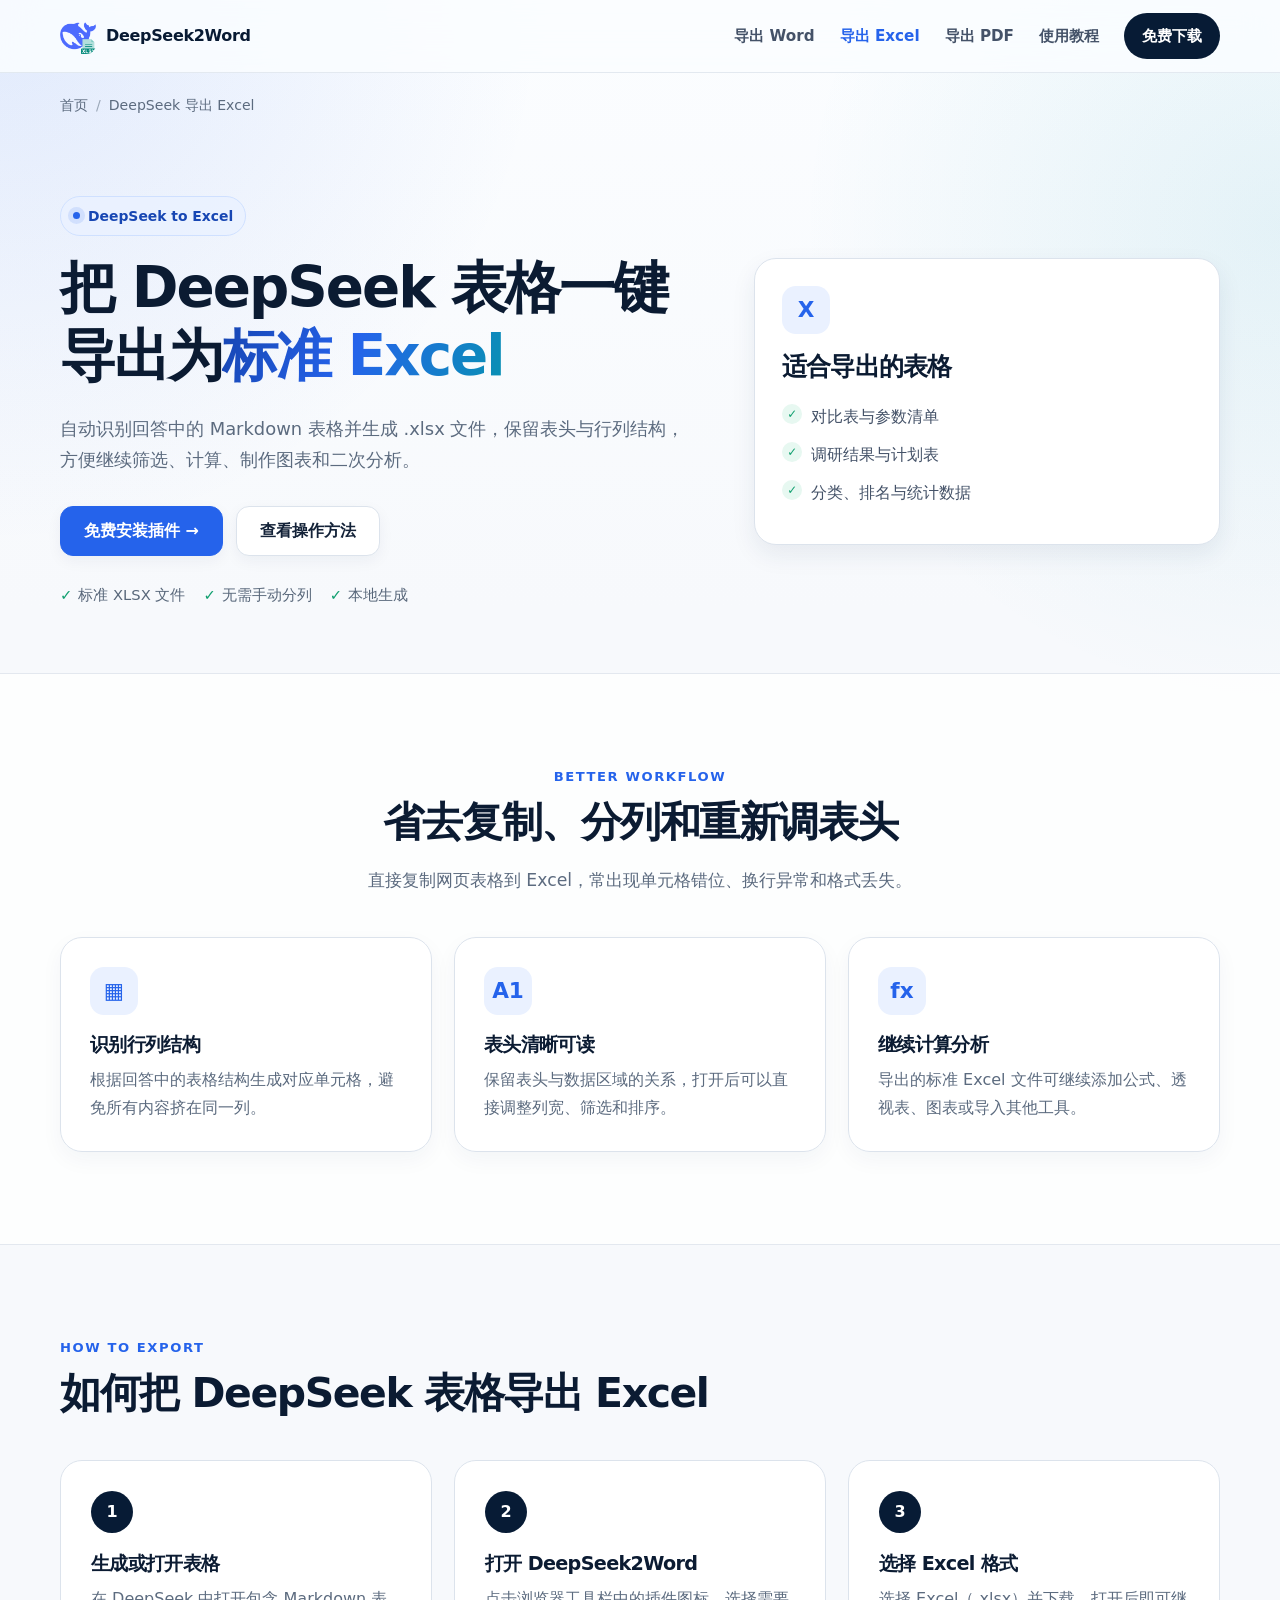
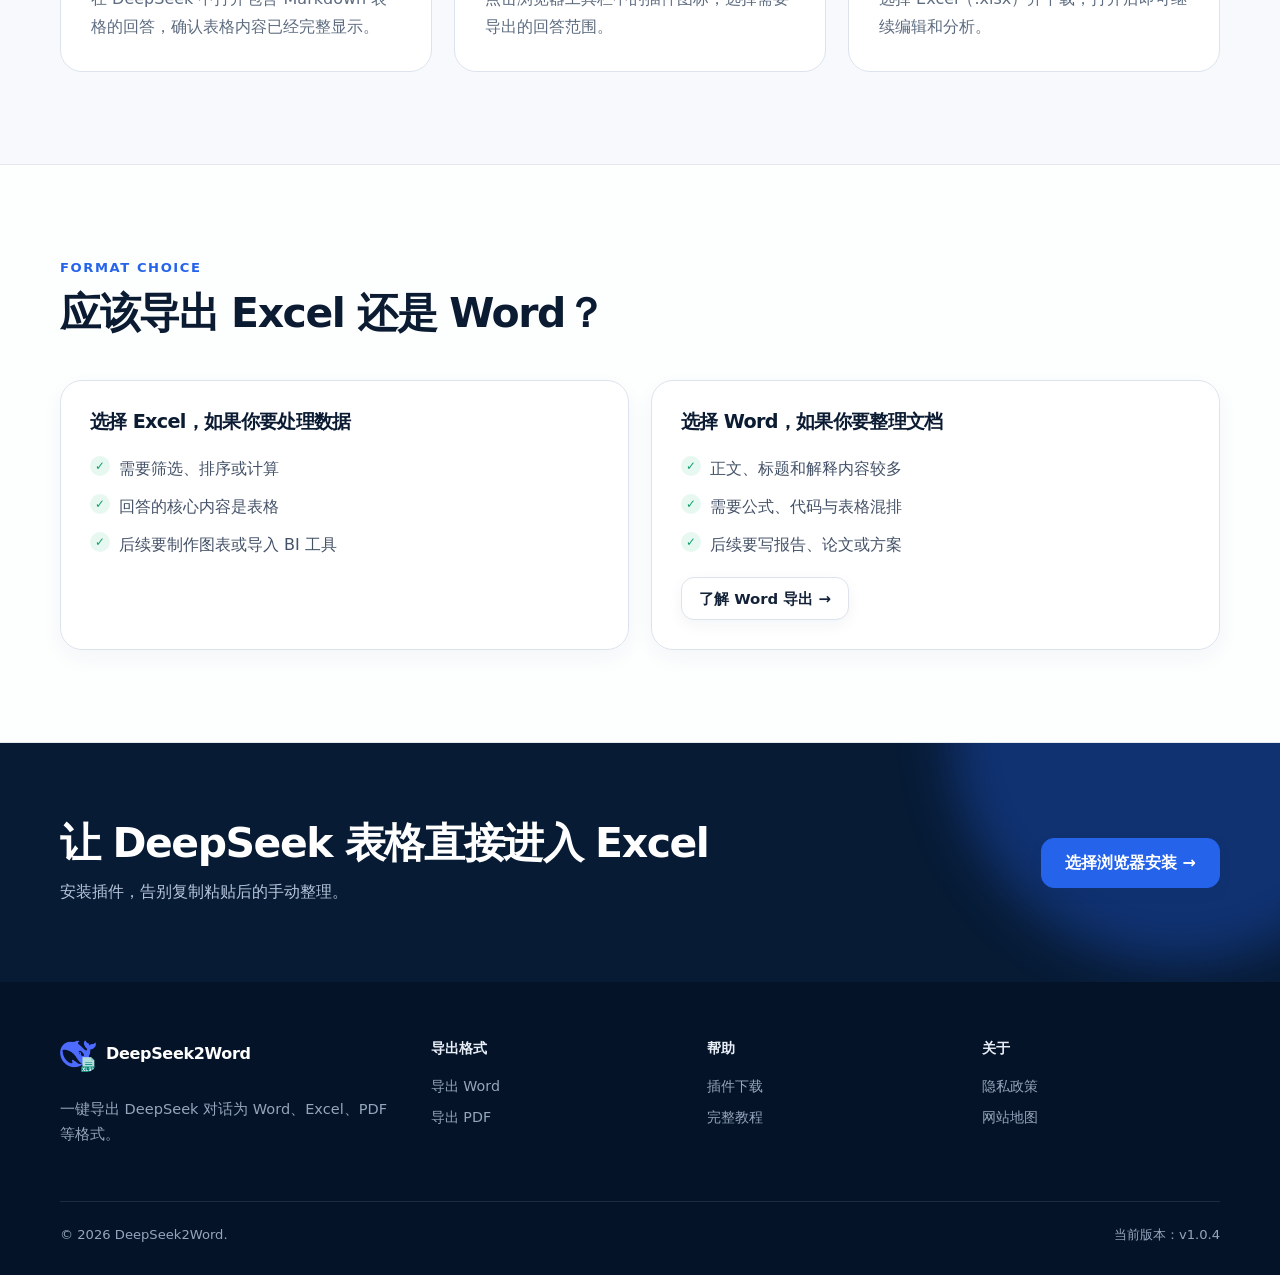
==== deepseek-to-excel/index.html @ 47069202 "1" ====
<!doctype html><html lang="zh-CN"><head>
  <meta charset="utf-8"><meta name="viewport" content="width=device-width,initial-scale=1">
  <title>DeepSeek 导出 Excel｜回答中的表格一键转 XLSX</title>
  <meta name="description" content="将 DeepSeek 回答中的 Markdown 表格一键导出为 Excel（.xlsx），保留表头和行列结构，方便继续筛选、计算、整理与分析。">
  <link rel="canonical" href="https://www.deepseek2word.com/deepseek-to-excel/"><meta name="theme-color" content="#071b35">
  <meta property="og:type" content="article"><meta property="og:locale" content="zh_CN"><meta property="og:site_name" content="DeepSeek2Word"><meta property="og:title" content="DeepSeek 导出 Excel｜表格一键转 XLSX"><meta property="og:description" content="自动识别 DeepSeek 回答中的表格并导出为标准 Excel 文件。"><meta property="og:url" content="https://www.deepseek2word.com/deepseek-to-excel/"><meta property="og:image" content="https://www.deepseek2word.com/images/banner2.png"><meta name="twitter:card" content="summary_large_image">
  <link rel="icon" href="/images/logo.png"><link rel="stylesheet" href="/assets/site.css">
  <script type="application/ld+json">{"@context":"https://schema.org","@graph":[{"@type":"BreadcrumbList","itemListElement":[{"@type":"ListItem","position":1,"name":"首页","item":"https://www.deepseek2word.com/"},{"@type":"ListItem","position":2,"name":"DeepSeek 导出 Excel","item":"https://www.deepseek2word.com/deepseek-to-excel/"}]},{"@type":"WebPage","name":"DeepSeek 导出 Excel","url":"https://www.deepseek2word.com/deepseek-to-excel/","description":"将 DeepSeek 回答中的表格导出为标准 Excel 文件。","inLanguage":"zh-CN"}]}</script>
</head><body>
  <a class="skip-link" href="#main">跳到主要内容</a><header class="site-header"><div class="container header-inner"><a class="brand" href="/"><img src="/images/logo.png" width="36" height="36" alt="">DeepSeek2Word</a><button class="menu-toggle" type="button" aria-label="打开导航菜单" aria-expanded="false" data-menu-toggle>☰</button><nav class="site-nav" aria-label="主导航" data-menu><a href="/deepseek-to-word/">导出 Word</a><a aria-current="page" href="/deepseek-to-excel/">导出 Excel</a><a href="/deepseek-to-pdf/">导出 PDF</a><a href="/guide/export-deepseek-chat-to-word/">使用教程</a><a class="header-cta" href="/download/">免费下载</a></nav></div></header>
  <main id="main"><div class="container breadcrumb"><a href="/">首页</a><span>DeepSeek 导出 Excel</span></div>
    <section class="inner-hero"><div class="container hero-grid"><div><p class="eyebrow">DeepSeek to Excel</p><h1>把 DeepSeek 表格一键导出为<span class="gradient-text">标准 Excel</span></h1><p class="hero-copy">自动识别回答中的 Markdown 表格并生成 .xlsx 文件，保留表头与行列结构，方便继续筛选、计算、制作图表和二次分析。</p><div class="cta-row"><a class="btn btn-primary" href="/download/">免费安装插件 →</a><a class="btn" href="#how">查看操作方法</a></div><div class="trust-row"><span>标准 XLSX 文件</span><span>无需手动分列</span><span>本地生成</span></div></div><aside class="mini-panel"><div class="icon-tile">X</div><h2 style="font-size:1.55rem">适合导出的表格</h2><ul class="check-list"><li>对比表与参数清单</li><li>调研结果与计划表</li><li>分类、排名与统计数据</li></ul></aside></div></section>
    <section class="section surface-section"><div class="container"><div class="section-head center"><span class="kicker">Better workflow</span><h2>省去复制、分列和重新调表头</h2><p>直接复制网页表格到 Excel，常出现单元格错位、换行异常和格式丢失。</p></div><div class="grid-3"><article class="card"><div class="icon-tile">▦</div><h3>识别行列结构</h3><p>根据回答中的表格结构生成对应单元格，避免所有内容挤在同一列。</p></article><article class="card"><div class="icon-tile">A1</div><h3>表头清晰可读</h3><p>保留表头与数据区域的关系，打开后可以直接调整列宽、筛选和排序。</p></article><article class="card"><div class="icon-tile">fx</div><h3>继续计算分析</h3><p>导出的标准 Excel 文件可继续添加公式、透视表、图表或导入其他工具。</p></article></div></div></section>
    <section class="section" id="how"><div class="container"><div class="section-head"><span class="kicker">How to export</span><h2>如何把 DeepSeek 表格导出 Excel</h2></div><div class="steps"><article class="step"><h3>生成或打开表格</h3><p>在 DeepSeek 中打开包含 Markdown 表格的回答，确认表格内容已经完整显示。</p></article><article class="step"><h3>打开 DeepSeek2Word</h3><p>点击浏览器工具栏中的插件图标，选择需要导出的回答范围。</p></article><article class="step"><h3>选择 Excel 格式</h3><p>选择 Excel（.xlsx）并下载，打开后即可继续编辑和分析。</p></article></div></div></section>
    <section class="section surface-section"><div class="container"><div class="section-head"><span class="kicker">Format choice</span><h2>应该导出 Excel 还是 Word？</h2></div><div class="grid-2"><article class="card"><h3>选择 Excel，如果你要处理数据</h3><ul class="check-list"><li>需要筛选、排序或计算</li><li>回答的核心内容是表格</li><li>后续要制作图表或导入 BI 工具</li></ul></article><article class="card"><h3>选择 Word，如果你要整理文档</h3><ul class="check-list"><li>正文、标题和解释内容较多</li><li>需要公式、代码与表格混排</li><li>后续要写报告、论文或方案</li></ul><p style="margin-top:18px"><a class="btn btn-sm" href="/deepseek-to-word/">了解 Word 导出 →</a></p></article></div></div></section>
    <section class="final-cta"><div class="container"><div><h2>让 DeepSeek 表格直接进入 Excel</h2><p>安装插件，告别复制粘贴后的手动整理。</p></div><a class="btn btn-primary" href="/download/">选择浏览器安装 →</a></div></section>
  </main>
  <footer class="site-footer"><div class="container"><div class="footer-grid"><div><a class="brand footer-brand" href="/"><img src="/images/logo.png" width="36" height="36" alt="">DeepSeek2Word</a><p class="footer-copy">一键导出 DeepSeek 对话为 Word、Excel、PDF 等格式。</p></div><div class="footer-col"><strong>导出格式</strong><a href="/deepseek-to-word/">导出 Word</a><a href="/deepseek-to-pdf/">导出 PDF</a></div><div class="footer-col"><strong>帮助</strong><a href="/download/">插件下载</a><a href="/guide/export-deepseek-chat-to-word/">完整教程</a></div><div class="footer-col"><strong>关于</strong><a href="https://m.aiwhaler.com/privacy-policy-plugin-ds2word" rel="noopener">隐私政策</a><a href="/sitemap.xml">网站地图</a></div></div><div class="footer-bottom"><span>© 2026 DeepSeek2Word.</span><span>当前版本：v1.0.4</span></div></div></footer><script src="/assets/site.js" defer></script>
</body></html>
---- assets/site.css ----
:root {
  --ink: #132238;
  --muted: #5c6b7f;
  --paper: #f7f9fc;
  --surface: #ffffff;
  --line: #dce3ec;
  --brand: #2563eb;
  --brand-dark: #1746b3;
  --brand-soft: #eaf1ff;
  --cyan: #0891b2;
  --success: #0f9f6e;
  --navy: #071b35;
  --shadow: 0 22px 50px rgba(28, 54, 91, 0.12);
  --shadow-sm: 0 10px 25px rgba(28, 54, 91, 0.08);
  --radius: 22px;
  --radius-sm: 14px;
  --content: 1160px;
}

* { box-sizing: border-box; }
html { scroll-behavior: smooth; }
body {
  margin: 0;
  color: var(--ink);
  background: var(--paper);
  font-family: Inter, "PingFang SC", "Microsoft YaHei", system-ui, -apple-system, sans-serif;
  line-height: 1.75;
  -webkit-font-smoothing: antialiased;
}
body::before {
  content: "";
  position: fixed;
  inset: 0;
  z-index: -2;
  background:
    radial-gradient(circle at 0 0, rgba(37, 99, 235, .12), transparent 34rem),
    radial-gradient(circle at 100% 25%, rgba(8, 145, 178, .09), transparent 30rem),
    linear-gradient(180deg, #fbfdff 0, var(--paper) 38rem);
}
a { color: inherit; text-decoration: none; }
img { display: block; max-width: 100%; }
button, a { -webkit-tap-highlight-color: transparent; }
.container { width: min(calc(100% - 40px), var(--content)); margin-inline: auto; }
.narrow { width: min(calc(100% - 40px), 820px); margin-inline: auto; }
.section { padding: 92px 0; }
.section-sm { padding: 64px 0; }
.surface-section { background: rgba(255, 255, 255, .74); border-block: 1px solid rgba(220, 227, 236, .8); }
.skip-link { position: fixed; top: 10px; left: 10px; z-index: 9999; padding: 10px 14px; background: var(--navy); color: #fff; border-radius: 10px; transform: translateY(-150%); }
.skip-link:focus { transform: none; }

.site-header {
  position: sticky;
  top: 0;
  z-index: 1000;
  background: rgba(251, 253, 255, .86);
  border-bottom: 1px solid rgba(220, 227, 236, .76);
  backdrop-filter: blur(18px) saturate(145%);
}
.header-inner { min-height: 72px; display: flex; align-items: center; gap: 26px; }
.brand { display: inline-flex; align-items: center; gap: 10px; font-weight: 850; letter-spacing: -.02em; color: #081a33; white-space: nowrap; }
.brand img { width: 36px; height: 36px; border-radius: 9px; }
.site-nav { margin-left: auto; display: flex; align-items: center; gap: 25px; }
.site-nav a { color: #445268; font-size: .95rem; font-weight: 650; transition: color .2s; }
.site-nav a:hover, .site-nav a[aria-current="page"] { color: var(--brand); }
.header-cta { display: inline-flex; align-items: center; justify-content: center; padding: 10px 18px; background: var(--navy); color: #fff !important; border-radius: 999px; }
.menu-toggle { display: none; margin-left: auto; width: 42px; height: 42px; border: 1px solid var(--line); border-radius: 12px; background: #fff; color: var(--ink); font-size: 1.25rem; cursor: pointer; }

.hero { padding: 92px 0 82px; overflow: hidden; }
.hero-grid { display: grid; grid-template-columns: minmax(0, 1.02fr) minmax(400px, .98fr); gap: 64px; align-items: center; }
.eyebrow { display: inline-flex; align-items: center; gap: 8px; margin: 0 0 18px; padding: 7px 12px; border: 1px solid #cfe0ff; border-radius: 999px; color: var(--brand-dark); background: rgba(234, 241, 255, .78); font-size: .87rem; font-weight: 750; }
.eyebrow::before { content: ""; width: 7px; height: 7px; background: var(--brand); border-radius: 50%; box-shadow: 0 0 0 5px rgba(37, 99, 235, .12); }
h1, h2, h3 { margin-top: 0; color: #0b1b32; line-height: 1.2; letter-spacing: -.035em; }
h1 { margin-bottom: 24px; font-size: clamp(2.55rem, 5vw, 4.7rem); }
.inner-hero h1 { font-size: clamp(2.35rem, 4.4vw, 4.2rem); }
h2 { margin-bottom: 18px; font-size: clamp(1.9rem, 3.2vw, 3rem); }
h3 { margin-bottom: 10px; font-size: 1.2rem; }
.gradient-text { color: var(--brand); background: linear-gradient(110deg, #1746b3 0, #2563eb 46%, #0891b2 100%); -webkit-background-clip: text; -webkit-text-fill-color: transparent; }
.hero-copy { max-width: 650px; margin: 0 0 30px; color: var(--muted); font-size: 1.12rem; }
.cta-row { display: flex; flex-wrap: wrap; align-items: center; gap: 13px; }
.btn { display: inline-flex; align-items: center; justify-content: center; gap: 9px; min-height: 50px; padding: 0 23px; border: 1px solid var(--line); border-radius: 13px; background: var(--surface); color: var(--ink); font-weight: 750; box-shadow: 0 5px 15px rgba(21, 43, 74, .05); transition: transform .2s, box-shadow .2s, border-color .2s, background .2s; }
.btn:hover { transform: translateY(-2px); border-color: #a9b8cb; box-shadow: var(--shadow-sm); }
.btn-primary { border-color: var(--brand); background: var(--brand); color: #fff; }
.btn-primary:hover { border-color: var(--brand-dark); background: var(--brand-dark); }
.btn-dark { border-color: var(--navy); background: var(--navy); color: #fff; }
.btn-sm { min-height: 43px; padding-inline: 17px; font-size: .93rem; }
.btn img { width: 25px; height: 25px; object-fit: contain; }
.trust-row { display: flex; flex-wrap: wrap; gap: 18px; margin: 26px 0 0; color: #58677a; font-size: .92rem; }
.trust-row span::before { content: "✓"; margin-right: 6px; color: var(--success); font-weight: 900; }
.hero-visual { position: relative; }
.hero-visual::before { content: ""; position: absolute; inset: 12% -8% -6% 14%; z-index: -1; border-radius: 42px; background: linear-gradient(145deg, rgba(37, 99, 235, .24), rgba(8, 145, 178, .11)); filter: blur(28px); }
.product-frame { padding: 13px; border: 1px solid rgba(204, 216, 232, .95); border-radius: 24px; background: rgba(255, 255, 255, .94); box-shadow: var(--shadow); transform: rotate(1deg); }
.product-frame img { width: 100%; height: auto; border-radius: 15px; }
.floating-note { position: absolute; right: -18px; bottom: -26px; max-width: 230px; padding: 15px 17px; background: #fff; border: 1px solid var(--line); border-radius: 15px; box-shadow: var(--shadow-sm); font-size: .88rem; color: var(--muted); }
.floating-note strong { display: block; color: var(--ink); font-size: .96rem; }

.section-head { max-width: 720px; margin-bottom: 42px; }
.section-head.center { margin-inline: auto; text-align: center; }
.section-head p, .lead { margin: 0; color: var(--muted); font-size: 1.08rem; }
.kicker { display: block; margin-bottom: 9px; color: var(--brand); font-size: .82rem; font-weight: 850; letter-spacing: .12em; text-transform: uppercase; }
.grid-2, .grid-3, .grid-4 { display: grid; gap: 22px; }
.grid-2 { grid-template-columns: repeat(2, minmax(0, 1fr)); }
.grid-3 { grid-template-columns: repeat(3, minmax(0, 1fr)); }
.grid-4 { grid-template-columns: repeat(4, minmax(0, 1fr)); }
.card { height: 100%; padding: 29px; background: rgba(255, 255, 255, .92); border: 1px solid var(--line); border-radius: var(--radius); box-shadow: 0 8px 22px rgba(28, 54, 91, .045); }
.card p { margin: 0; color: var(--muted); }
.card ul { margin-bottom: 0; }
.icon-tile { width: 48px; height: 48px; display: grid; place-items: center; margin-bottom: 18px; border-radius: 14px; background: var(--brand-soft); color: var(--brand); font-size: 1.35rem; font-weight: 850; }
.icon-image { width: 48px; height: 48px; object-fit: contain; margin-bottom: 18px; }
.stat-strip { display: grid; grid-template-columns: repeat(4, 1fr); overflow: hidden; margin-top: 56px; border: 1px solid var(--line); border-radius: var(--radius); background: rgba(255, 255, 255, .92); box-shadow: var(--shadow-sm); }
.stat { padding: 24px; text-align: center; }
.stat + .stat { border-left: 1px solid var(--line); }
.stat strong { display: block; color: #0b1b32; font-size: 1.75rem; line-height: 1.15; }
.stat span { color: var(--muted); font-size: .89rem; }

.browser-card { position: relative; padding: 26px; background: #fff; border: 1px solid var(--line); border-radius: var(--radius); }
.browser-card > img { width: 50px; height: 50px; object-fit: contain; margin-bottom: 16px; }
.browser-card h3 { margin-bottom: 4px; }
.browser-card p { min-height: 52px; margin: 0 0 18px; color: var(--muted); font-size: .92rem; }
.browser-card .btn { width: 100%; }
.recommended { position: absolute; top: 14px; right: 14px; padding: 4px 8px; border-radius: 999px; background: #eaf8f2; color: #087856; font-size: .72rem; font-weight: 800; }

.steps { counter-reset: step; display: grid; grid-template-columns: repeat(3, 1fr); gap: 22px; }
.step { position: relative; padding: 30px; border: 1px solid var(--line); border-radius: var(--radius); background: #fff; }
.step::before { counter-increment: step; content: counter(step); display: grid; place-items: center; width: 42px; height: 42px; margin-bottom: 19px; border-radius: 50%; background: var(--navy); color: #fff; font-weight: 850; }
.step p { margin: 0; color: var(--muted); }
.callout { padding: 28px 30px; border: 1px solid #c8d9f4; border-radius: var(--radius); background: linear-gradient(135deg, #f0f5ff, #f4fbfd); }
.callout strong { color: var(--ink); }
.check-list { padding: 0; margin: 22px 0 0; list-style: none; }
.check-list li { position: relative; padding-left: 29px; margin: 10px 0; color: #445268; }
.check-list li::before { content: "✓"; position: absolute; left: 0; top: 1px; width: 20px; height: 20px; display: grid; place-items: center; border-radius: 50%; background: #e7f8f1; color: var(--success); font-size: .74rem; font-weight: 900; }
.comparison { width: 100%; border-collapse: separate; border-spacing: 0; overflow: hidden; border: 1px solid var(--line); border-radius: 18px; background: #fff; }
.comparison th, .comparison td { padding: 15px 17px; border-bottom: 1px solid var(--line); text-align: left; vertical-align: top; }
.comparison th { background: #edf3fb; color: #1a2d48; font-size: .92rem; }
.comparison tr:last-child td { border-bottom: 0; }
.comparison td { color: #536277; }

.faq-list { border-top: 1px solid var(--line); }
.faq-item { border-bottom: 1px solid var(--line); }
.faq-button { width: 100%; display: flex; justify-content: space-between; gap: 20px; padding: 22px 0; border: 0; background: transparent; color: var(--ink); text-align: left; font: inherit; font-weight: 750; cursor: pointer; }
.faq-button::after { content: "+"; flex: 0 0 auto; color: var(--brand); font-size: 1.45rem; line-height: 1; transition: transform .2s; }
.faq-button[aria-expanded="true"]::after { transform: rotate(45deg); }
.faq-panel { padding: 0 42px 20px 0; color: var(--muted); }
.faq-panel[hidden] { display: none; }

.inner-hero { padding: 78px 0 65px; }
.inner-hero .hero-grid { grid-template-columns: minmax(0, 1.15fr) minmax(320px, .85fr); }
.breadcrumb { display: flex; flex-wrap: wrap; gap: 8px; padding: 20px 0 0; color: var(--muted); font-size: .88rem; }
.breadcrumb a:hover { color: var(--brand); }
.breadcrumb span::before { content: "/"; margin-right: 8px; color: #9ba8b8; }
.mini-panel { padding: 27px; border: 1px solid var(--line); border-radius: var(--radius); background: #fff; box-shadow: var(--shadow-sm); }
.mini-panel p { color: var(--muted); }
.mini-panel p:last-child { margin-bottom: 0; }
.article { font-size: 1.03rem; }
.article h2 { margin-top: 58px; }
.article h3 { margin-top: 34px; }
.article p, .article li { color: #445268; }
.article figure { margin: 34px 0; }
.article figure img { border: 1px solid var(--line); border-radius: 18px; box-shadow: var(--shadow-sm); }
.article figcaption { margin-top: 9px; color: var(--muted); font-size: .87rem; text-align: center; }
.toc { margin: 30px 0; padding: 24px 27px; background: #fff; border: 1px solid var(--line); border-radius: var(--radius-sm); }
.toc strong { display: block; margin-bottom: 8px; }
.toc ol { margin: 0; padding-left: 22px; }
.toc a { color: var(--brand-dark); }
.code-label { display: inline-block; padding: 3px 8px; border-radius: 6px; background: #edf3fb; color: #334965; font-size: .88rem; }

.final-cta { position: relative; overflow: hidden; padding: 76px 0; background: var(--navy); color: #dbe7f7; }
.final-cta::after { content: ""; position: absolute; width: 460px; height: 460px; right: -130px; top: -240px; border-radius: 50%; background: rgba(37, 99, 235, .33); filter: blur(25px); }
.final-cta .container { position: relative; z-index: 1; display: flex; align-items: center; justify-content: space-between; gap: 40px; }
.final-cta h2 { margin-bottom: 10px; color: #fff; }
.final-cta p { margin: 0; color: #b6c5d9; }
.final-cta .btn { flex: 0 0 auto; }

.site-footer { padding: 54px 0 28px; background: #041327; color: #95a6bc; }
.footer-grid { display: grid; grid-template-columns: 1.4fr 1fr 1fr 1fr; gap: 38px; }
.footer-brand { color: #fff; }
.footer-copy { max-width: 360px; font-size: .91rem; }
.footer-col strong { display: block; margin-bottom: 12px; color: #e8eef7; font-size: .9rem; }
.footer-col a { display: block; margin: 7px 0; font-size: .89rem; }
.footer-col a:hover { color: #fff; }
.footer-bottom { display: flex; justify-content: space-between; gap: 25px; margin-top: 40px; padding-top: 22px; border-top: 1px solid #1b2c43; font-size: .82rem; }
.not-found { min-height: 70vh; display: grid; place-items: center; text-align: center; }
.not-found strong { display: block; color: var(--brand); font-size: clamp(5rem, 14vw, 10rem); line-height: 1; }
.not-found p { color: var(--muted); }

@media (max-width: 960px) {
  .menu-toggle { display: inline-grid; place-items: center; }
  .site-nav { position: fixed; inset: 72px 20px auto; display: none; flex-direction: column; align-items: stretch; gap: 0; padding: 12px; border: 1px solid var(--line); border-radius: 17px; background: #fff; box-shadow: var(--shadow); }
  .site-nav.is-open { display: flex; }
  .site-nav a { padding: 12px; }
  .header-cta { margin-top: 5px; }
  .hero-grid, .inner-hero .hero-grid { grid-template-columns: 1fr; }
  .hero-visual { width: min(100%, 650px); }
  .grid-4 { grid-template-columns: repeat(2, 1fr); }
  .grid-3 { grid-template-columns: repeat(2, 1fr); }
  .steps { grid-template-columns: 1fr; }
  .footer-grid { grid-template-columns: 1.5fr 1fr 1fr; }
  .footer-grid > :first-child { grid-column: 1 / -1; }
}

@media (max-width: 680px) {
  .container, .narrow { width: min(calc(100% - 30px), var(--content)); }
  .section { padding: 68px 0; }
  .section-sm { padding: 48px 0; }
  .hero, .inner-hero { padding: 61px 0 55px; }
  h1 { font-size: clamp(2.35rem, 12vw, 3.3rem); }
  .hero-copy { font-size: 1.02rem; }
  .cta-row .btn { width: 100%; }
  .floating-note { position: static; max-width: none; margin-top: 13px; }
  .grid-2, .grid-3, .grid-4 { grid-template-columns: 1fr; }
  .stat-strip { grid-template-columns: repeat(2, 1fr); }
  .stat:nth-child(3) { border-left: 0; border-top: 1px solid var(--line); }
  .stat:nth-child(4) { border-top: 1px solid var(--line); }
  .comparison-wrap { overflow-x: auto; }
  .comparison { min-width: 650px; }
  .final-cta .container { align-items: stretch; flex-direction: column; }
  .final-cta .btn { width: 100%; }
  .footer-grid { grid-template-columns: repeat(2, 1fr); }
  .footer-grid > :first-child { grid-column: 1 / -1; }
  .footer-bottom { flex-direction: column; }
}

@media (prefers-reduced-motion: reduce) {
  html { scroll-behavior: auto; }
  *, *::before, *::after { animation-duration: .01ms !important; animation-iteration-count: 1 !important; transition-duration: .01ms !important; }
}
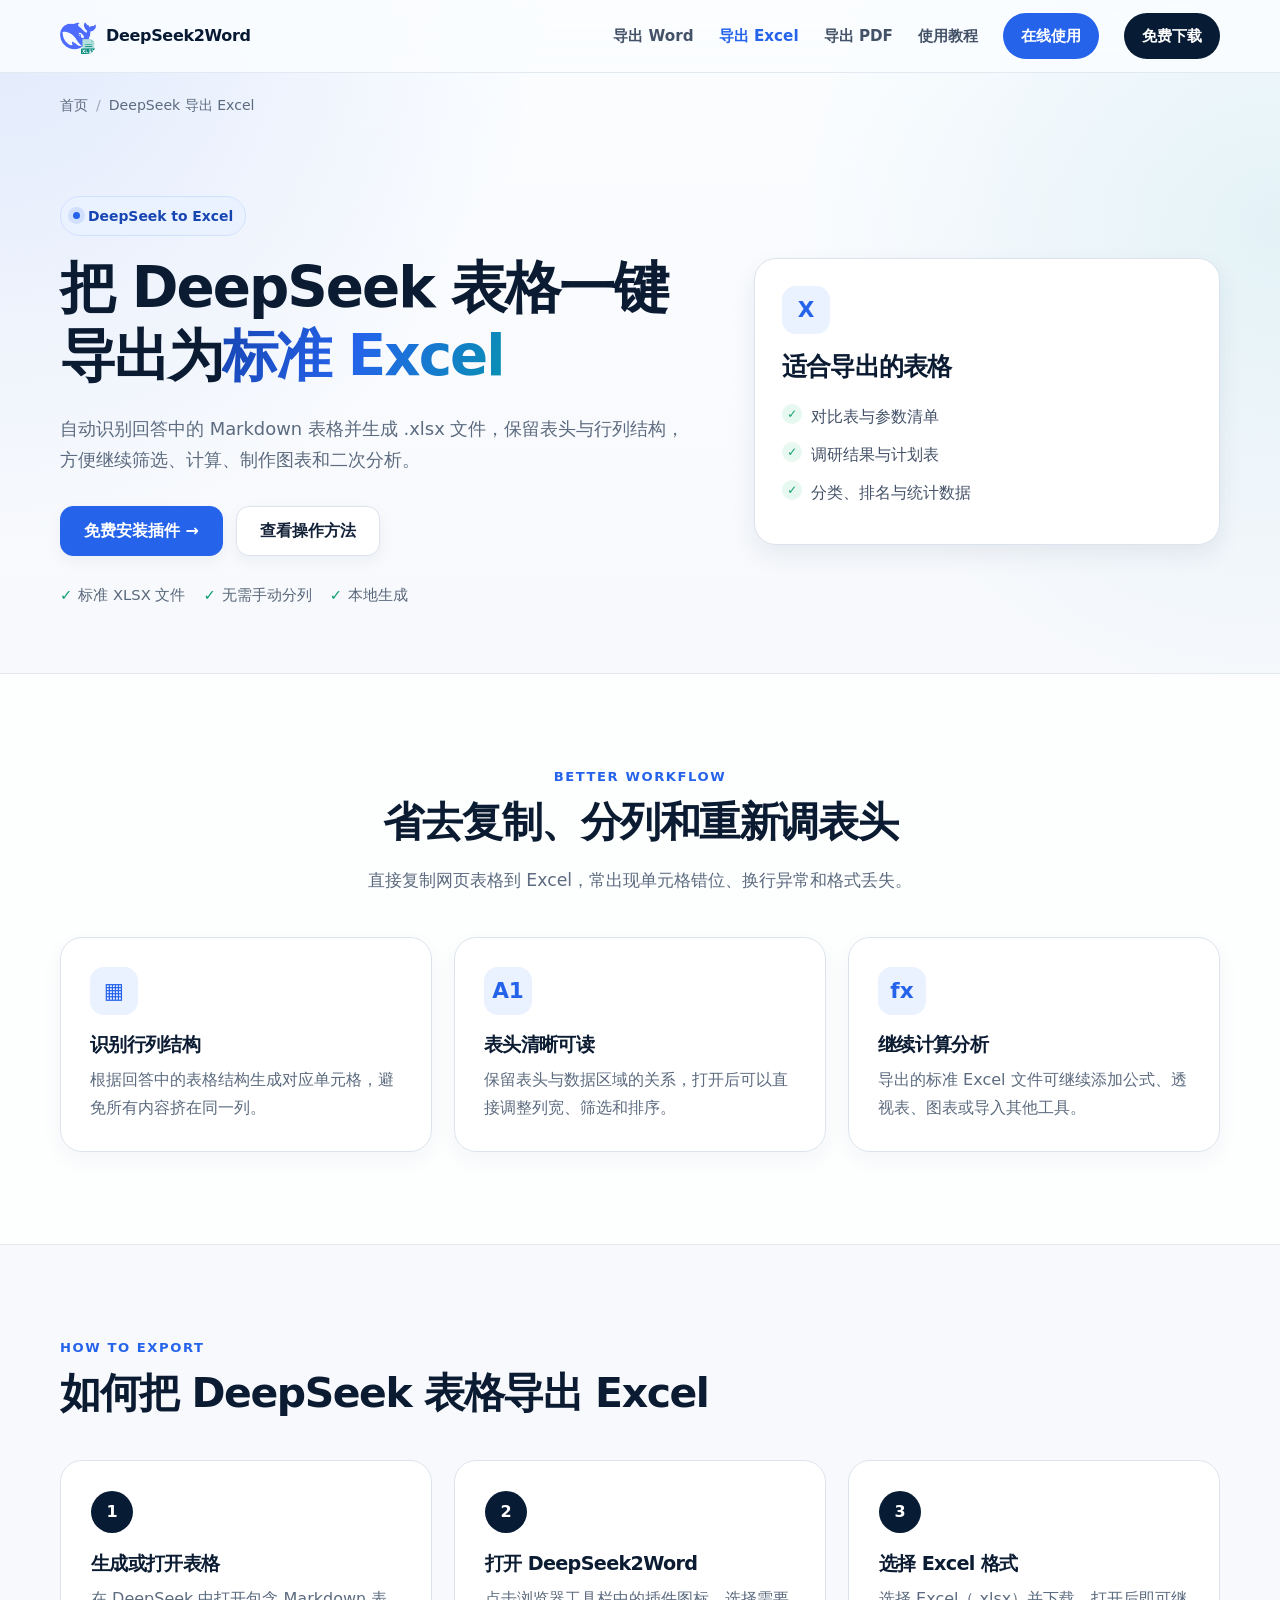
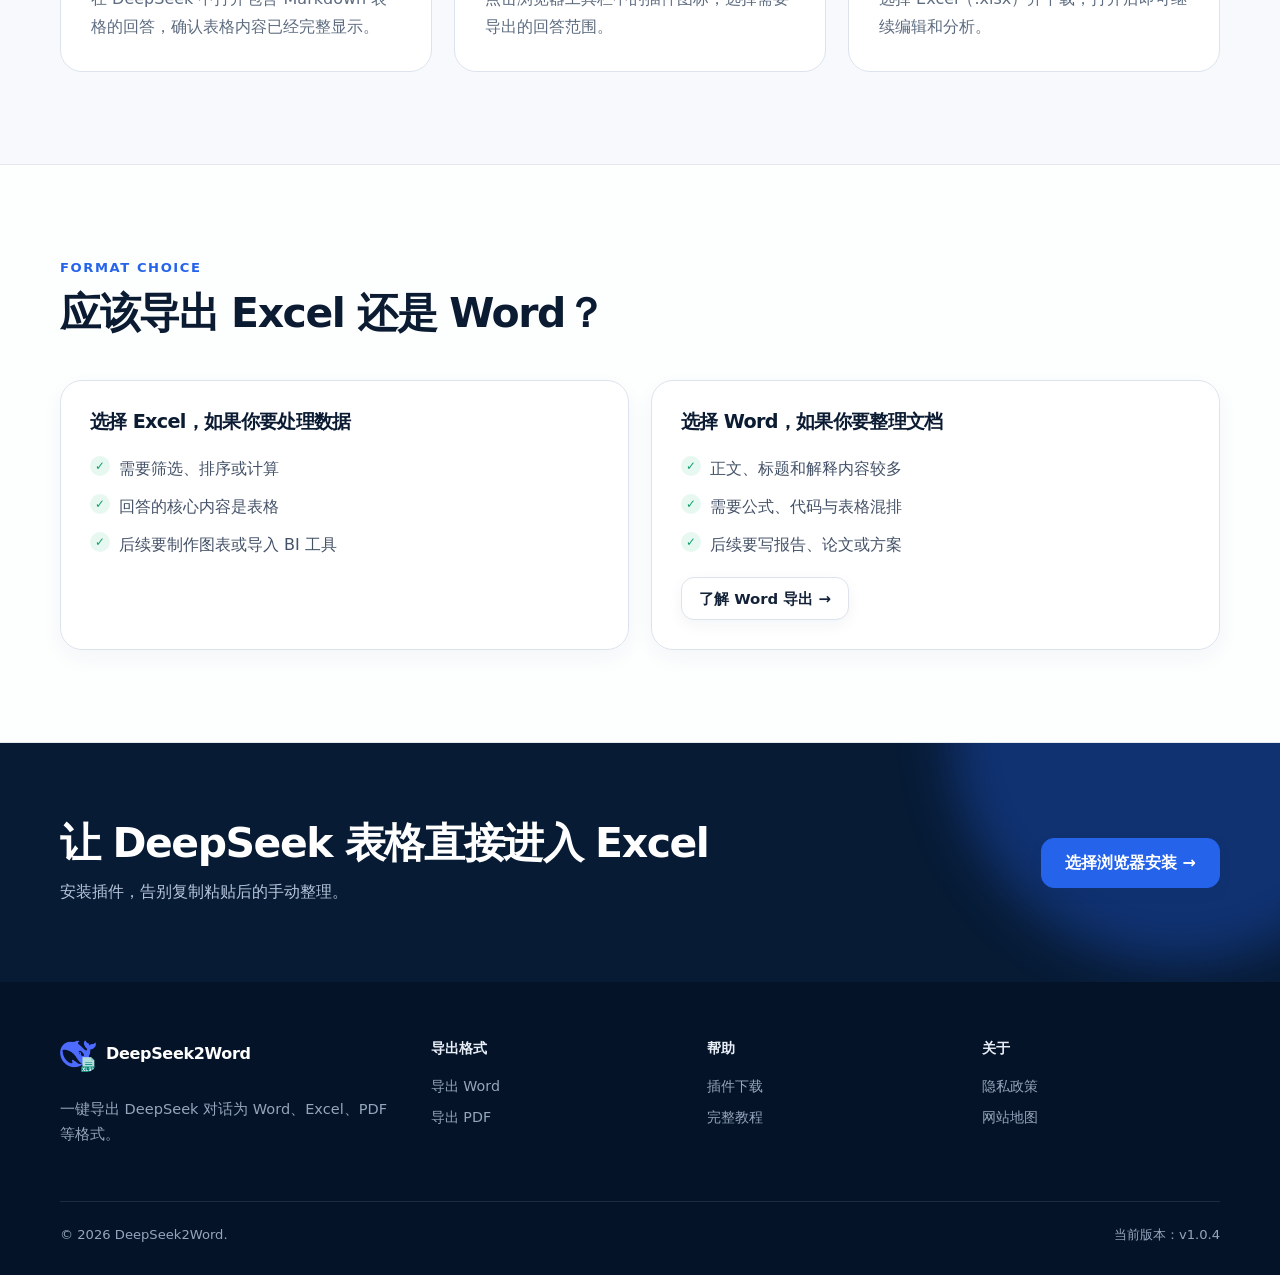
==== commit 2bb3c6d8: "update" ====
--- a/deepseek-to-excel/index.html
+++ b/deepseek-to-excel/index.html
@@ -4,10 +4,10 @@
   <meta name="description" content="将 DeepSeek 回答中的 Markdown 表格一键导出为 Excel（.xlsx），保留表头和行列结构，方便继续筛选、计算、整理与分析。">
   <link rel="canonical" href="https://www.deepseek2word.com/deepseek-to-excel/"><meta name="theme-color" content="#071b35">
   <meta property="og:type" content="article"><meta property="og:locale" content="zh_CN"><meta property="og:site_name" content="DeepSeek2Word"><meta property="og:title" content="DeepSeek 导出 Excel｜表格一键转 XLSX"><meta property="og:description" content="自动识别 DeepSeek 回答中的表格并导出为标准 Excel 文件。"><meta property="og:url" content="https://www.deepseek2word.com/deepseek-to-excel/"><meta property="og:image" content="https://www.deepseek2word.com/images/banner2.png"><meta name="twitter:card" content="summary_large_image">
-  <link rel="icon" href="/images/logo.png"><link rel="stylesheet" href="/assets/site.css">
+  <link rel="icon" href="/favicon.ico" sizes="any"><link rel="icon" type="image/png" sizes="32x32" href="/favicon-32x32.png"><link rel="icon" type="image/png" sizes="16x16" href="/favicon-16x16.png"><link rel="apple-touch-icon" sizes="180x180" href="/apple-touch-icon.png"><link rel="stylesheet" href="/assets/site.css">
   <script type="application/ld+json">{"@context":"https://schema.org","@graph":[{"@type":"BreadcrumbList","itemListElement":[{"@type":"ListItem","position":1,"name":"首页","item":"https://www.deepseek2word.com/"},{"@type":"ListItem","position":2,"name":"DeepSeek 导出 Excel","item":"https://www.deepseek2word.com/deepseek-to-excel/"}]},{"@type":"WebPage","name":"DeepSeek 导出 Excel","url":"https://www.deepseek2word.com/deepseek-to-excel/","description":"将 DeepSeek 回答中的表格导出为标准 Excel 文件。","inLanguage":"zh-CN"}]}</script>
 </head><body>
-  <a class="skip-link" href="#main">跳到主要内容</a><header class="site-header"><div class="container header-inner"><a class="brand" href="/"><img src="/images/logo.png" width="36" height="36" alt="">DeepSeek2Word</a><button class="menu-toggle" type="button" aria-label="打开导航菜单" aria-expanded="false" data-menu-toggle>☰</button><nav class="site-nav" aria-label="主导航" data-menu><a href="/deepseek-to-word/">导出 Word</a><a aria-current="page" href="/deepseek-to-excel/">导出 Excel</a><a href="/deepseek-to-pdf/">导出 PDF</a><a href="/guide/export-deepseek-chat-to-word/">使用教程</a><a class="header-cta" href="/download/">免费下载</a></nav></div></header>
+  <a class="skip-link" href="#main">跳到主要内容</a><header class="site-header"><div class="container header-inner"><a class="brand" href="/"><img src="/images/logo.png" width="36" height="36" alt="">DeepSeek2Word</a><button class="menu-toggle" type="button" aria-label="打开导航菜单" aria-expanded="false" data-menu-toggle>☰</button><nav class="site-nav" aria-label="主导航" data-menu><a href="/deepseek-to-word/">导出 Word</a><a aria-current="page" href="/deepseek-to-excel/">导出 Excel</a><a href="/deepseek-to-pdf/">导出 PDF</a><a href="/guide/export-deepseek-chat-to-word/">使用教程</a><a class="header-online" data-online href="https://www.aiwhaler.com/index/" aria-label="在线使用 DeepSeek2Word，前往 AIWhaler">在线使用</a><a class="header-cta" href="/download/">免费下载</a></nav></div></header>
   <main id="main"><div class="container breadcrumb"><a href="/">首页</a><span>DeepSeek 导出 Excel</span></div>
     <section class="inner-hero"><div class="container hero-grid"><div><p class="eyebrow">DeepSeek to Excel</p><h1>把 DeepSeek 表格一键导出为<span class="gradient-text">标准 Excel</span></h1><p class="hero-copy">自动识别回答中的 Markdown 表格并生成 .xlsx 文件，保留表头与行列结构，方便继续筛选、计算、制作图表和二次分析。</p><div class="cta-row"><a class="btn btn-primary" href="/download/">免费安装插件 →</a><a class="btn" href="#how">查看操作方法</a></div><div class="trust-row"><span>标准 XLSX 文件</span><span>无需手动分列</span><span>本地生成</span></div></div><aside class="mini-panel"><div class="icon-tile">X</div><h2 style="font-size:1.55rem">适合导出的表格</h2><ul class="check-list"><li>对比表与参数清单</li><li>调研结果与计划表</li><li>分类、排名与统计数据</li></ul></aside></div></section>
     <section class="section surface-section"><div class="container"><div class="section-head center"><span class="kicker">Better workflow</span><h2>省去复制、分列和重新调表头</h2><p>直接复制网页表格到 Excel，常出现单元格错位、换行异常和格式丢失。</p></div><div class="grid-3"><article class="card"><div class="icon-tile">▦</div><h3>识别行列结构</h3><p>根据回答中的表格结构生成对应单元格，避免所有内容挤在同一列。</p></article><article class="card"><div class="icon-tile">A1</div><h3>表头清晰可读</h3><p>保留表头与数据区域的关系，打开后可以直接调整列宽、筛选和排序。</p></article><article class="card"><div class="icon-tile">fx</div><h3>继续计算分析</h3><p>导出的标准 Excel 文件可继续添加公式、透视表、图表或导入其他工具。</p></article></div></div></section>
@@ -17,4 +17,3 @@
   </main>
   <footer class="site-footer"><div class="container"><div class="footer-grid"><div><a class="brand footer-brand" href="/"><img src="/images/logo.png" width="36" height="36" alt="">DeepSeek2Word</a><p class="footer-copy">一键导出 DeepSeek 对话为 Word、Excel、PDF 等格式。</p></div><div class="footer-col"><strong>导出格式</strong><a href="/deepseek-to-word/">导出 Word</a><a href="/deepseek-to-pdf/">导出 PDF</a></div><div class="footer-col"><strong>帮助</strong><a href="/download/">插件下载</a><a href="/guide/export-deepseek-chat-to-word/">完整教程</a></div><div class="footer-col"><strong>关于</strong><a href="https://m.aiwhaler.com/privacy-policy-plugin-ds2word" rel="noopener">隐私政策</a><a href="/sitemap.xml">网站地图</a></div></div><div class="footer-bottom"><span>© 2026 DeepSeek2Word.</span><span>当前版本：v1.0.4</span></div></div></footer><script src="/assets/site.js" defer></script>
 </body></html>
-
--- a/assets/site.css
+++ b/assets/site.css
@@ -62,6 +62,8 @@
 .site-nav { margin-left: auto; display: flex; align-items: center; gap: 25px; }
 .site-nav a { color: #445268; font-size: .95rem; font-weight: 650; transition: color .2s; }
 .site-nav a:hover, .site-nav a[aria-current="page"] { color: var(--brand); }
+.header-online { display: inline-flex; align-items: center; justify-content: center; padding: 10px 18px; border-radius: 999px; background: var(--brand); color: #fff !important; }
+.header-online:hover { background: var(--brand-dark); }
 .header-cta { display: inline-flex; align-items: center; justify-content: center; padding: 10px 18px; background: var(--navy); color: #fff !important; border-radius: 999px; }
 .menu-toggle { display: none; margin-left: auto; width: 42px; height: 42px; border: 1px solid var(--line); border-radius: 12px; background: #fff; color: var(--ink); font-size: 1.25rem; cursor: pointer; }
 
@@ -119,6 +121,21 @@
 .browser-card .btn { width: 100%; }
 .recommended { position: absolute; top: 14px; right: 14px; padding: 4px 8px; border-radius: 999px; background: #eaf8f2; color: #087856; font-size: .72rem; font-weight: 800; }
 
+.download-hero { padding: 30px 0 54px; background: linear-gradient(180deg, transparent, rgba(255, 255, 255, .78)); border-bottom: 1px solid rgba(220, 227, 236, .8); }
+.download-intro { display: grid; grid-template-columns: minmax(0, 1.05fr) minmax(360px, .95fr); gap: 54px; align-items: end; }
+.download-intro h1 { margin-bottom: 0; font-size: clamp(2.4rem, 4vw, 3.65rem); }
+.download-intro .hero-copy { margin: 0 0 14px; font-size: 1.03rem; }
+.download-intro .trust-row { margin-top: 0; gap: 14px; }
+.download-heading { display: flex; align-items: end; justify-content: space-between; gap: 30px; margin: 30px 0 17px; }
+.download-heading .kicker { margin-bottom: 3px; }
+.download-heading h2 { margin-bottom: 0; font-size: clamp(1.5rem, 2.3vw, 2.05rem); }
+.download-heading p { margin: 0 0 2px; color: var(--muted); font-size: .92rem; }
+.download-grid { gap: 16px; }
+.download-page .browser-card { padding: 20px; }
+.download-page .browser-card > img { width: 44px; height: 44px; margin-bottom: 11px; }
+.download-page .browser-card p { min-height: 44px; margin-bottom: 14px; font-size: .86rem; line-height: 1.55; }
+.download-page .browser-card .btn { min-height: 44px; padding-inline: 14px; font-size: .91rem; }
+
 .steps { counter-reset: step; display: grid; grid-template-columns: repeat(3, 1fr); gap: 22px; }
 .step { position: relative; padding: 30px; border: 1px solid var(--line); border-radius: var(--radius); background: #fff; }
 .step::before { counter-increment: step; content: counter(step); display: grid; place-items: center; width: 42px; height: 42px; margin-bottom: 19px; border-radius: 50%; background: var(--navy); color: #fff; font-weight: 850; }
@@ -182,12 +199,16 @@
 .not-found strong { display: block; color: var(--brand); font-size: clamp(5rem, 14vw, 10rem); line-height: 1; }
 .not-found p { color: var(--muted); }
 
-@media (max-width: 960px) {
+@media (max-width: 1080px) {
   .menu-toggle { display: inline-grid; place-items: center; }
   .site-nav { position: fixed; inset: 72px 20px auto; display: none; flex-direction: column; align-items: stretch; gap: 0; padding: 12px; border: 1px solid var(--line); border-radius: 17px; background: #fff; box-shadow: var(--shadow); }
   .site-nav.is-open { display: flex; }
   .site-nav a { padding: 12px; }
+  .header-online { margin-top: 5px; }
   .header-cta { margin-top: 5px; }
+}
+
+@media (max-width: 960px) {
   .hero-grid, .inner-hero .hero-grid { grid-template-columns: 1fr; }
   .hero-visual { width: min(100%, 650px); }
   .grid-4 { grid-template-columns: repeat(2, 1fr); }
@@ -195,6 +216,7 @@
   .steps { grid-template-columns: 1fr; }
   .footer-grid { grid-template-columns: 1.5fr 1fr 1fr; }
   .footer-grid > :first-child { grid-column: 1 / -1; }
+  .download-intro { grid-template-columns: 1fr; gap: 16px; }
 }
 
 @media (max-width: 680px) {
@@ -217,10 +239,18 @@
   .footer-grid { grid-template-columns: repeat(2, 1fr); }
   .footer-grid > :first-child { grid-column: 1 / -1; }
   .footer-bottom { flex-direction: column; }
+  .download-hero { padding: 25px 0 44px; }
+  .download-intro h1 { font-size: clamp(2.15rem, 10.5vw, 2.8rem); }
+  .download-intro .hero-copy { font-size: .97rem; }
+  .download-heading { align-items: flex-start; flex-direction: column; gap: 5px; margin: 25px 0 14px; }
+  .download-page .browser-card { display: grid; grid-template-columns: 44px minmax(0, 1fr); column-gap: 14px; align-items: center; padding: 17px; }
+  .download-page .browser-card > img { grid-row: 1 / 3; margin: 0; }
+  .download-page .browser-card h3 { margin: 0; }
+  .download-page .browser-card p { min-height: 0; margin: 2px 0 0; }
+  .download-page .browser-card .btn { grid-column: 1 / -1; margin-top: 13px; }
 }
 
 @media (prefers-reduced-motion: reduce) {
   html { scroll-behavior: auto; }
   *, *::before, *::after { animation-duration: .01ms !important; animation-iteration-count: 1 !important; transition-duration: .01ms !important; }
 }
-
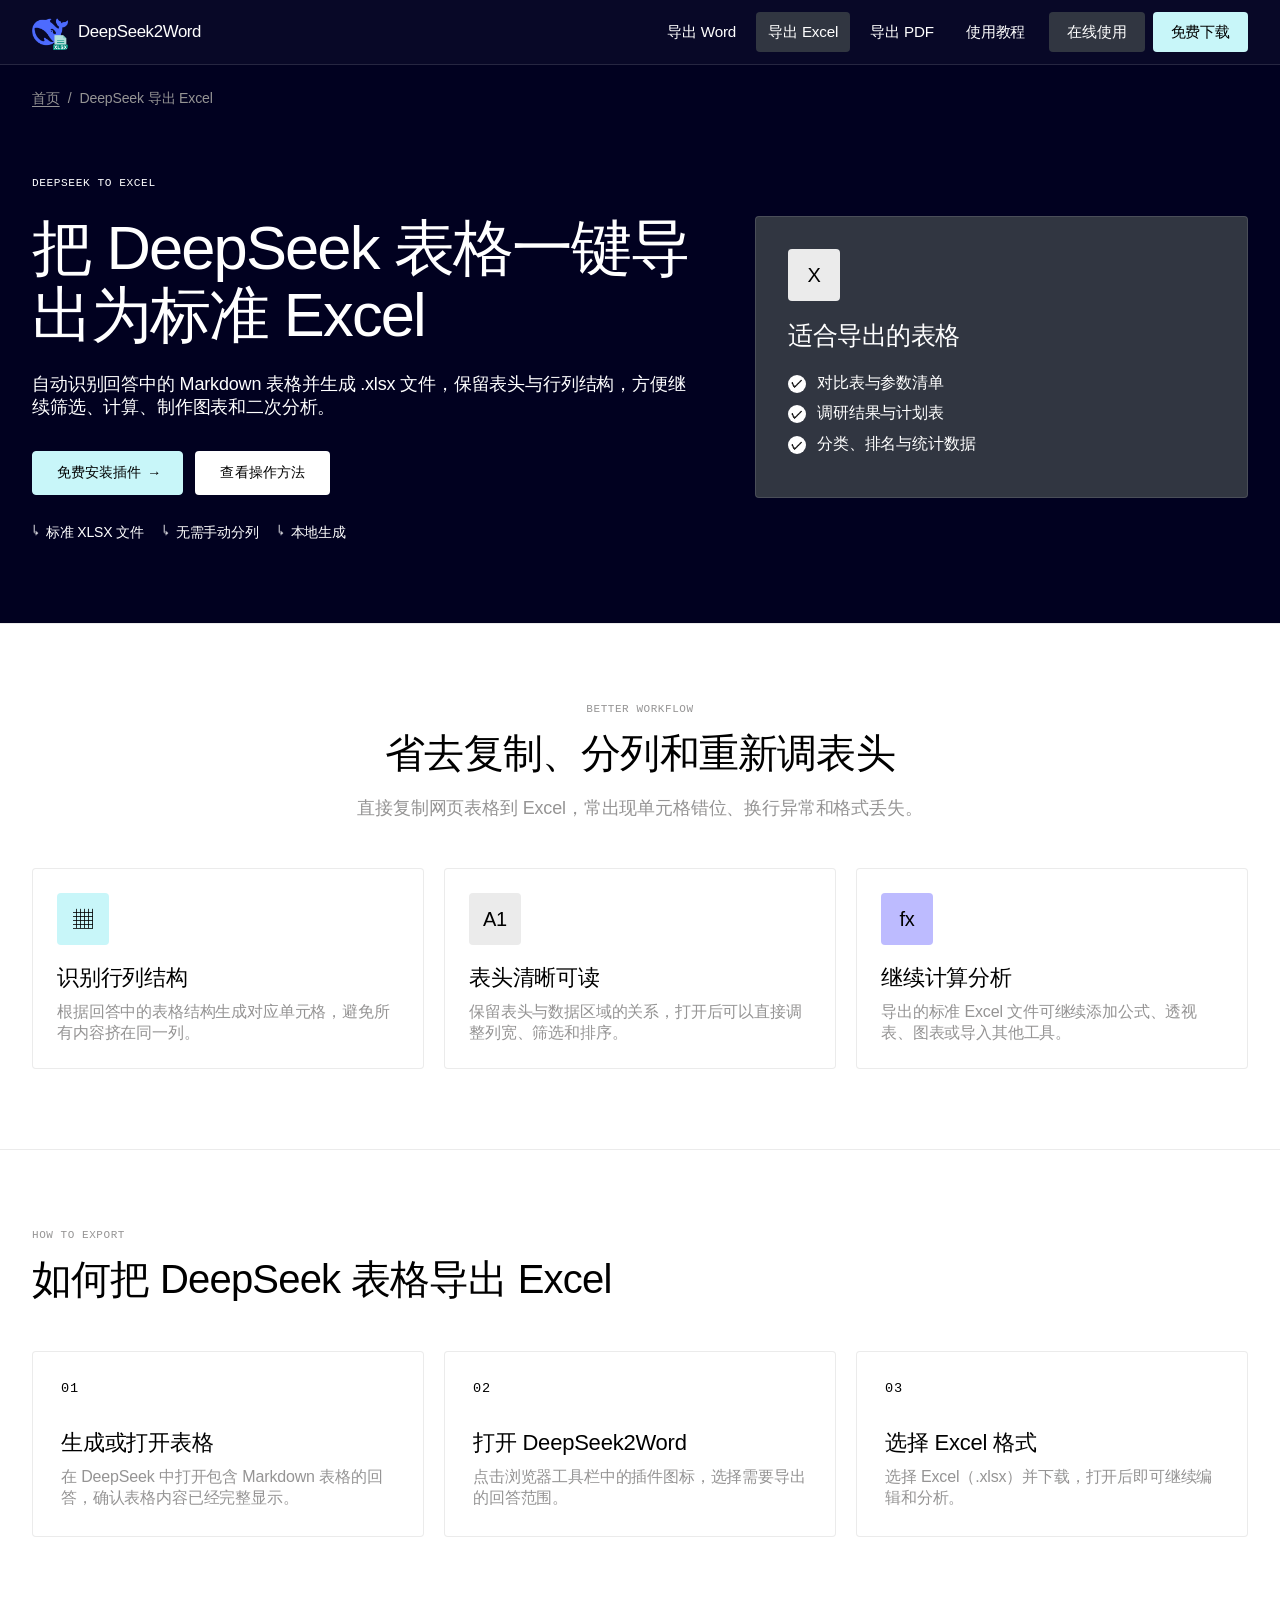
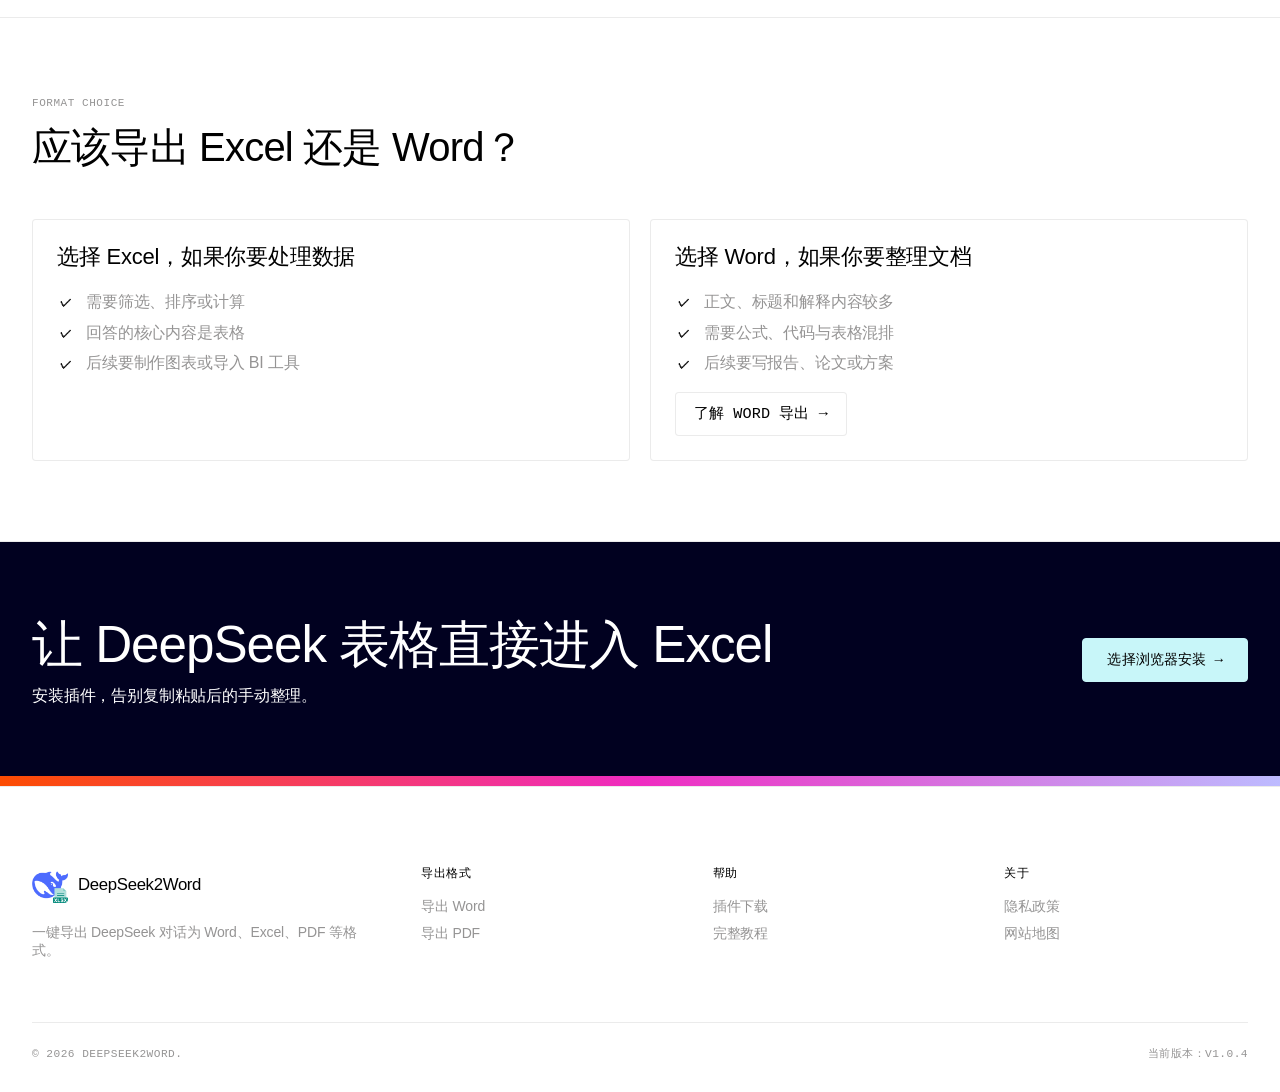
==== commit 80e7cdff: "1" ====
--- a/deepseek-to-excel/index.html
+++ b/deepseek-to-excel/index.html
@@ -2,7 +2,7 @@
   <meta charset="utf-8"><meta name="viewport" content="width=device-width,initial-scale=1">
   <title>DeepSeek 导出 Excel｜回答中的表格一键转 XLSX</title>
   <meta name="description" content="将 DeepSeek 回答中的 Markdown 表格一键导出为 Excel（.xlsx），保留表头和行列结构，方便继续筛选、计算、整理与分析。">
-  <link rel="canonical" href="https://www.deepseek2word.com/deepseek-to-excel/"><meta name="theme-color" content="#071b35">
+  <link rel="canonical" href="https://www.deepseek2word.com/deepseek-to-excel/"><meta name="theme-color" content="#010120">
   <meta property="og:type" content="article"><meta property="og:locale" content="zh_CN"><meta property="og:site_name" content="DeepSeek2Word"><meta property="og:title" content="DeepSeek 导出 Excel｜表格一键转 XLSX"><meta property="og:description" content="自动识别 DeepSeek 回答中的表格并导出为标准 Excel 文件。"><meta property="og:url" content="https://www.deepseek2word.com/deepseek-to-excel/"><meta property="og:image" content="https://www.deepseek2word.com/images/banner2.png"><meta name="twitter:card" content="summary_large_image">
   <link rel="icon" href="/favicon.ico" sizes="any"><link rel="icon" type="image/png" sizes="32x32" href="/favicon-32x32.png"><link rel="icon" type="image/png" sizes="16x16" href="/favicon-16x16.png"><link rel="apple-touch-icon" sizes="180x180" href="/apple-touch-icon.png"><link rel="stylesheet" href="/assets/site.css">
   <script type="application/ld+json">{"@context":"https://schema.org","@graph":[{"@type":"BreadcrumbList","itemListElement":[{"@type":"ListItem","position":1,"name":"首页","item":"https://www.deepseek2word.com/"},{"@type":"ListItem","position":2,"name":"DeepSeek 导出 Excel","item":"https://www.deepseek2word.com/deepseek-to-excel/"}]},{"@type":"WebPage","name":"DeepSeek 导出 Excel","url":"https://www.deepseek2word.com/deepseek-to-excel/","description":"将 DeepSeek 回答中的表格导出为标准 Excel 文件。","inLanguage":"zh-CN"}]}</script>
--- a/assets/site.css
+++ b/assets/site.css
@@ -1,255 +1,255 @@
 :root {
-  --ink: #132238;
-  --muted: #5c6b7f;
-  --paper: #f7f9fc;
-  --surface: #ffffff;
-  --line: #dce3ec;
-  --brand: #2563eb;
-  --brand-dark: #1746b3;
-  --brand-soft: #eaf1ff;
-  --cyan: #0891b2;
-  --success: #0f9f6e;
-  --navy: #071b35;
-  --shadow: 0 22px 50px rgba(28, 54, 91, 0.12);
-  --shadow-sm: 0 10px 25px rgba(28, 54, 91, 0.08);
-  --radius: 22px;
-  --radius-sm: 14px;
-  --content: 1160px;
+  --ink: #000; --muted: #959494; --paper: #fff; --surface: #fff;
+  --line: #ebebeb; --line-soft: #ebebeb; --brand: #000; --brand-dark: #010120;
+  --brand-soft: #ebebeb; --success: #000; --navy: #010120;
+  --orange: #fc4c02; --magenta: #ef2cc1; --periwinkle: #bdbbff; --mint: #c8f6f9;
+  --radius: 4px; --radius-sm: 4px; --content: 1280px;
+  --shadow: 0 12px 32px rgba(1, 1, 32, .14); --shadow-sm: var(--shadow);
 }
 
 * { box-sizing: border-box; }
 html { scroll-behavior: smooth; }
-body {
-  margin: 0;
-  color: var(--ink);
-  background: var(--paper);
-  font-family: Inter, "PingFang SC", "Microsoft YaHei", system-ui, -apple-system, sans-serif;
-  line-height: 1.75;
-  -webkit-font-smoothing: antialiased;
-}
-body::before {
-  content: "";
-  position: fixed;
-  inset: 0;
-  z-index: -2;
-  background:
-    radial-gradient(circle at 0 0, rgba(37, 99, 235, .12), transparent 34rem),
-    radial-gradient(circle at 100% 25%, rgba(8, 145, 178, .09), transparent 30rem),
-    linear-gradient(180deg, #fbfdff 0, var(--paper) 38rem);
-}
+body { margin: 0; color: var(--ink); background: var(--paper); font-family: Inter, "Helvetica Neue", Arial, "PingFang SC", "Microsoft YaHei", sans-serif; font-weight: 400; line-height: 1.3; letter-spacing: -.01em; -webkit-font-smoothing: antialiased; }
 a { color: inherit; text-decoration: none; }
 img { display: block; max-width: 100%; }
 button, a { -webkit-tap-highlight-color: transparent; }
-.container { width: min(calc(100% - 40px), var(--content)); margin-inline: auto; }
-.narrow { width: min(calc(100% - 40px), 820px); margin-inline: auto; }
-.section { padding: 92px 0; }
+.container { width: min(calc(100% - 64px), var(--content)); margin-inline: auto; }
+.narrow { width: min(calc(100% - 64px), 900px); margin-inline: auto; }
+.section { padding: 80px 0; }
 .section-sm { padding: 64px 0; }
-.surface-section { background: rgba(255, 255, 255, .74); border-block: 1px solid rgba(220, 227, 236, .8); }
-.skip-link { position: fixed; top: 10px; left: 10px; z-index: 9999; padding: 10px 14px; background: var(--navy); color: #fff; border-radius: 10px; transform: translateY(-150%); }
+.skip-link { position: fixed; top: 10px; left: 10px; z-index: 9999; padding: 10px 16px; background: var(--mint); color: #000; border-radius: 4px; transform: translateY(-150%); }
 .skip-link:focus { transform: none; }
 
-.site-header {
-  position: sticky;
-  top: 0;
-  z-index: 1000;
-  background: rgba(251, 253, 255, .86);
-  border-bottom: 1px solid rgba(220, 227, 236, .76);
-  backdrop-filter: blur(18px) saturate(145%);
-}
-.header-inner { min-height: 72px; display: flex; align-items: center; gap: 26px; }
-.brand { display: inline-flex; align-items: center; gap: 10px; font-weight: 850; letter-spacing: -.02em; color: #081a33; white-space: nowrap; }
-.brand img { width: 36px; height: 36px; border-radius: 9px; }
-.site-nav { margin-left: auto; display: flex; align-items: center; gap: 25px; }
-.site-nav a { color: #445268; font-size: .95rem; font-weight: 650; transition: color .2s; }
-.site-nav a:hover, .site-nav a[aria-current="page"] { color: var(--brand); }
-.header-online { display: inline-flex; align-items: center; justify-content: center; padding: 10px 18px; border-radius: 999px; background: var(--brand); color: #fff !important; }
-.header-online:hover { background: var(--brand-dark); }
-.header-cta { display: inline-flex; align-items: center; justify-content: center; padding: 10px 18px; background: var(--navy); color: #fff !important; border-radius: 999px; }
-.menu-toggle { display: none; margin-left: auto; width: 42px; height: 42px; border: 1px solid var(--line); border-radius: 12px; background: #fff; color: var(--ink); font-size: 1.25rem; cursor: pointer; }
-
-.hero { padding: 92px 0 82px; overflow: hidden; }
-.hero-grid { display: grid; grid-template-columns: minmax(0, 1.02fr) minmax(400px, .98fr); gap: 64px; align-items: center; }
-.eyebrow { display: inline-flex; align-items: center; gap: 8px; margin: 0 0 18px; padding: 7px 12px; border: 1px solid #cfe0ff; border-radius: 999px; color: var(--brand-dark); background: rgba(234, 241, 255, .78); font-size: .87rem; font-weight: 750; }
-.eyebrow::before { content: ""; width: 7px; height: 7px; background: var(--brand); border-radius: 50%; box-shadow: 0 0 0 5px rgba(37, 99, 235, .12); }
-h1, h2, h3 { margin-top: 0; color: #0b1b32; line-height: 1.2; letter-spacing: -.035em; }
-h1 { margin-bottom: 24px; font-size: clamp(2.55rem, 5vw, 4.7rem); }
-.inner-hero h1 { font-size: clamp(2.35rem, 4.4vw, 4.2rem); }
-h2 { margin-bottom: 18px; font-size: clamp(1.9rem, 3.2vw, 3rem); }
-h3 { margin-bottom: 10px; font-size: 1.2rem; }
-.gradient-text { color: var(--brand); background: linear-gradient(110deg, #1746b3 0, #2563eb 46%, #0891b2 100%); -webkit-background-clip: text; -webkit-text-fill-color: transparent; }
-.hero-copy { max-width: 650px; margin: 0 0 30px; color: var(--muted); font-size: 1.12rem; }
-.cta-row { display: flex; flex-wrap: wrap; align-items: center; gap: 13px; }
-.btn { display: inline-flex; align-items: center; justify-content: center; gap: 9px; min-height: 50px; padding: 0 23px; border: 1px solid var(--line); border-radius: 13px; background: var(--surface); color: var(--ink); font-weight: 750; box-shadow: 0 5px 15px rgba(21, 43, 74, .05); transition: transform .2s, box-shadow .2s, border-color .2s, background .2s; }
-.btn:hover { transform: translateY(-2px); border-color: #a9b8cb; box-shadow: var(--shadow-sm); }
-.btn-primary { border-color: var(--brand); background: var(--brand); color: #fff; }
-.btn-primary:hover { border-color: var(--brand-dark); background: var(--brand-dark); }
-.btn-dark { border-color: var(--navy); background: var(--navy); color: #fff; }
-.btn-sm { min-height: 43px; padding-inline: 17px; font-size: .93rem; }
+.site-header { position: sticky; top: 0; z-index: 1000; background: rgba(1,1,32,.97); border-bottom: 1px solid rgba(255,255,255,.12); backdrop-filter: blur(14px); }
+.header-inner { min-height: 64px; display: flex; align-items: center; gap: 24px; }
+.brand { display: inline-flex; align-items: center; gap: 10px; color: #fff; font-size: 1.05rem; font-weight: 500; letter-spacing: -.02em; white-space: nowrap; }
+.brand img { width: 36px; height: 36px; border-radius: 4px; }
+.site-nav { margin-left: auto; display: flex; align-items: center; gap: 8px; }
+.site-nav a { padding: 10px 12px; border-radius: 4px; color: #fff; font-size: .95rem; font-weight: 400; transition: background-color .18s, transform .18s; }
+.site-nav a:hover, .site-nav a[aria-current="page"] { background: #313641; }
+.site-nav .header-online, .site-nav .header-cta { display: inline-flex; align-items: center; justify-content: center; padding: 10px 18px; }
+.site-nav .header-online { margin-left: 4px; background: #313641; box-shadow: none; color: #fff !important; }
+.site-nav .header-cta { background: var(--mint); color: #000 !important; }
+.site-nav .header-cta[aria-current="page"] { background: var(--mint); color: #000 !important; }
+.site-nav .header-cta:hover { background: var(--mint); transform: translateY(-1px); }
+.menu-toggle { display: none; margin-left: auto; width: 44px; height: 44px; border: 1px solid rgba(255,255,255,.18); border-radius: 4px; background: #313641; color: #fff; font-size: 1.25rem; cursor: pointer; }
+
+.hero { position: relative; padding: 80px 0 88px; overflow: hidden; background: var(--navy); color: #fff; }
+.hero-grid { display: grid; grid-template-columns: minmax(0,1.12fr) minmax(400px,.88fr); gap: 56px; align-items: center; }
+.hero-grid > * { min-width: 0; }
+.eyebrow, .kicker { font-family: "SFMono-Regular", Consolas, "Liberation Mono", monospace; font-weight: 500; text-transform: uppercase; letter-spacing: .05em; }
+.eyebrow { display: inline-flex; margin: 0 0 24px; padding: 0; color: inherit; font-size: .7rem; line-height: 1; }
+.eyebrow::before { content: none; }
+h1, h2, h3 { margin-top: 0; color: #000; font-weight: 500; font-feature-settings: "kern", "ss01"; }
+h1 { margin-bottom: 24px; font-size: clamp(3rem,5.2vw,4rem); line-height: 1.1; letter-spacing: -.03em; }
+.inner-hero h1 { font-size: clamp(2.75rem,4.8vw,4rem); line-height: 1.1; }
+h2 { margin-bottom: 20px; font-size: clamp(2.25rem,3.5vw,2.5rem); line-height: 1.2; letter-spacing: -.02em; }
+h3 { margin-bottom: 12px; font-size: 1.375rem; line-height: 1.15; letter-spacing: -.01em; }
+.hero h1, .hero .hero-copy, .hero .eyebrow, .hero .trust-row, .inner-hero h1, .inner-hero .hero-copy, .inner-hero .eyebrow, .inner-hero .trust-row { color: #fff; }
+.gradient-text { color: inherit; background: none; -webkit-text-fill-color: currentColor; }
+.hero-copy { max-width: 680px; margin: 0 0 32px; color: var(--muted); font-size: 1.125rem; line-height: 1.3; }
+.cta-row { display: flex; flex-wrap: wrap; align-items: center; gap: 12px; }
+.btn { display: inline-flex; align-items: center; justify-content: center; gap: 9px; min-height: 44px; padding: 12px 24px; border: 1px solid rgba(0,0,0,.08); border-radius: 4px; background: #fff; color: #000; font-family: "SFMono-Regular", Consolas, monospace; font-size: .88rem; font-weight: 500; line-height: 1; letter-spacing: .005em; text-transform: uppercase; transition: transform .18s, background-color .18s; }
+.btn:hover { transform: translateY(-1px); background: var(--brand-soft); }
+.btn-primary, .btn-dark { border-color: #000; background: #000; color: #fff; }
+.btn-primary:hover, .btn-dark:hover { background: #000; color: #fff; transform: translateY(-1px); }
+.hero .btn-primary, .inner-hero .btn-primary { border-color: var(--mint); background: var(--mint); color: #000; }
+.hero .btn:not(.btn-primary):not(.btn-promo), .inner-hero .btn:not(.btn-primary) { border-color: transparent; background: #fff; color: #000; }
+.btn-promo { border-color: transparent; background: #313641; color: #fff; }
+.btn-promo:hover { border-color: transparent; background: #3c4250; }
+.btn-sm { min-height: 44px; padding: 8px 18px; font-size: .95rem; }
 .btn img { width: 25px; height: 25px; object-fit: contain; }
-.trust-row { display: flex; flex-wrap: wrap; gap: 18px; margin: 26px 0 0; color: #58677a; font-size: .92rem; }
-.trust-row span::before { content: "✓"; margin-right: 6px; color: var(--success); font-weight: 900; }
-.hero-visual { position: relative; }
-.hero-visual::before { content: ""; position: absolute; inset: 12% -8% -6% 14%; z-index: -1; border-radius: 42px; background: linear-gradient(145deg, rgba(37, 99, 235, .24), rgba(8, 145, 178, .11)); filter: blur(28px); }
-.product-frame { padding: 13px; border: 1px solid rgba(204, 216, 232, .95); border-radius: 24px; background: rgba(255, 255, 255, .94); box-shadow: var(--shadow); transform: rotate(1deg); }
-.product-frame img { width: 100%; height: auto; border-radius: 15px; }
-.floating-note { position: absolute; right: -18px; bottom: -26px; max-width: 230px; padding: 15px 17px; background: #fff; border: 1px solid var(--line); border-radius: 15px; box-shadow: var(--shadow-sm); font-size: .88rem; color: var(--muted); }
-.floating-note strong { display: block; color: var(--ink); font-size: .96rem; }
-
-.section-head { max-width: 720px; margin-bottom: 42px; }
+.trust-row { display: flex; flex-wrap: wrap; gap: 18px; margin: 28px 0 0; color: var(--muted); font-size: .875rem; }
+.trust-row span::before { content: "↳"; margin-right: 7px; color: inherit; font-family: monospace; font-weight: 500; }
+.hero-visual { position: relative; padding: 20px; border-radius: 4px; background: transparent; isolation: isolate; }
+.hero-visual::before { content: ""; position: absolute; inset: 8% -5% -5% 5%; z-index: -1; border-radius: 4px; background: linear-gradient(125deg,var(--orange) 0%,var(--magenta) 50%,var(--periwinkle) 100%); transform: rotate(-4deg); }
+.product-frame { position: relative; z-index: 1; padding: 8px; border: 1px solid rgba(255,255,255,.18); border-radius: 4px; background: #16162e; box-shadow: none; transform: none; }
+.product-frame img { width: 100%; height: auto; border-radius: 3px; }
+.floating-note { position: absolute; z-index: 2; right: -18px; bottom: -28px; max-width: 240px; padding: 18px; border: 1px solid rgba(255,255,255,.12); border-radius: 4px; background: #313641; box-shadow: none; color: #fff; font-size: .875rem; transform: none; }
+.floating-note strong { display: block; margin-bottom: 4px; color: #fff; font-size: 1rem; font-weight: 500; }
+
+.stat-strip { display: grid; grid-template-columns: repeat(4,1fr); overflow: hidden; margin-top: 72px; border: 1px solid rgba(255,255,255,.16); border-radius: 4px; background: transparent; }
+.stat { padding: 28px 24px; text-align: left; }
+.stat + .stat { border-left: 1px solid rgba(255,255,255,.16); }
+.stat strong { display: block; color: #fff; font-size: 1.75rem; font-weight: 500; line-height: 1.15; }
+.stat span { color: var(--muted); font-size: .875rem; }
+.stat:last-child { background: var(--mint); }
+.stat:last-child strong, .stat:last-child span { color: #000; }
+
+.surface-section { width: 100%; margin-inline: auto; padding: 80px 0; border-block: 1px solid var(--line); border-radius: 0; background: #fff; }
+.surface-section:nth-of-type(4n) { background: #fff; }
+.surface-section > .container, .download-hero > .container, .final-cta > .container { width: min(calc(100% - 64px),var(--content)); }
+.section-head { max-width: 820px; margin-bottom: 48px; }
 .section-head.center { margin-inline: auto; text-align: center; }
-.section-head p, .lead { margin: 0; color: var(--muted); font-size: 1.08rem; }
-.kicker { display: block; margin-bottom: 9px; color: var(--brand); font-size: .82rem; font-weight: 850; letter-spacing: .12em; text-transform: uppercase; }
-.grid-2, .grid-3, .grid-4 { display: grid; gap: 22px; }
-.grid-2 { grid-template-columns: repeat(2, minmax(0, 1fr)); }
-.grid-3 { grid-template-columns: repeat(3, minmax(0, 1fr)); }
-.grid-4 { grid-template-columns: repeat(4, minmax(0, 1fr)); }
-.card { height: 100%; padding: 29px; background: rgba(255, 255, 255, .92); border: 1px solid var(--line); border-radius: var(--radius); box-shadow: 0 8px 22px rgba(28, 54, 91, .045); }
+.section-head p, .lead { margin: 0; color: var(--muted); font-size: 1.125rem; line-height: 1.3; }
+.kicker { display: block; margin-bottom: 14px; color: var(--muted); font-size: .6875rem; line-height: 1; }
+.grid-2, .grid-3, .grid-4 { display: grid; gap: 20px; }
+.grid-2 { grid-template-columns: repeat(2,minmax(0,1fr)); }
+.grid-3 { grid-template-columns: repeat(3,minmax(0,1fr)); }
+.grid-4 { grid-template-columns: repeat(4,minmax(0,1fr)); }
+.card { height: 100%; padding: 24px; border: 1px solid rgba(0,0,0,.08); border-radius: 4px; background: #fff; box-shadow: none; }
+.surface-section .card { border-color: rgba(0,0,0,.08); }
 .card p { margin: 0; color: var(--muted); }
 .card ul { margin-bottom: 0; }
-.icon-tile { width: 48px; height: 48px; display: grid; place-items: center; margin-bottom: 18px; border-radius: 14px; background: var(--brand-soft); color: var(--brand); font-size: 1.35rem; font-weight: 850; }
-.icon-image { width: 48px; height: 48px; object-fit: contain; margin-bottom: 18px; }
-.stat-strip { display: grid; grid-template-columns: repeat(4, 1fr); overflow: hidden; margin-top: 56px; border: 1px solid var(--line); border-radius: var(--radius); background: rgba(255, 255, 255, .92); box-shadow: var(--shadow-sm); }
-.stat { padding: 24px; text-align: center; }
-.stat + .stat { border-left: 1px solid var(--line); }
-.stat strong { display: block; color: #0b1b32; font-size: 1.75rem; line-height: 1.15; }
-.stat span { color: var(--muted); font-size: .89rem; }
-
-.browser-card { position: relative; padding: 26px; background: #fff; border: 1px solid var(--line); border-radius: var(--radius); }
+.icon-tile { width: 52px; height: 52px; display: grid; place-items: center; margin-bottom: 20px; border-radius: 4px; background: var(--brand-soft); color: #000; font-size: 1.25rem; font-weight: 500; }
+.card:nth-child(3n + 1) .icon-tile { background: var(--mint); }
+.card:nth-child(3n + 2) .icon-tile { background: var(--brand-soft); }
+.card:nth-child(3n) .icon-tile { background: var(--periwinkle); }
+.icon-image { width: 48px; height: 48px; object-fit: contain; margin-bottom: 20px; }
+
+.browser-card { position: relative; padding: 24px; border: 1px solid rgba(0,0,0,.08); border-radius: 4px; background: #fff; }
 .browser-card > img { width: 50px; height: 50px; object-fit: contain; margin-bottom: 16px; }
 .browser-card h3 { margin-bottom: 4px; }
 .browser-card p { min-height: 52px; margin: 0 0 18px; color: var(--muted); font-size: .92rem; }
 .browser-card .btn { width: 100%; }
-.recommended { position: absolute; top: 14px; right: 14px; padding: 4px 8px; border-radius: 999px; background: #eaf8f2; color: #087856; font-size: .72rem; font-weight: 800; }
-
-.download-hero { padding: 30px 0 54px; background: linear-gradient(180deg, transparent, rgba(255, 255, 255, .78)); border-bottom: 1px solid rgba(220, 227, 236, .8); }
-.download-intro { display: grid; grid-template-columns: minmax(0, 1.05fr) minmax(360px, .95fr); gap: 54px; align-items: end; }
-.download-intro h1 { margin-bottom: 0; font-size: clamp(2.4rem, 4vw, 3.65rem); }
-.download-intro .hero-copy { margin: 0 0 14px; font-size: 1.03rem; }
+.recommended { position: absolute; top: 14px; right: 14px; padding: 5px 10px; border-radius: 4px; background: var(--mint); color: #000; font-family: monospace; font-size: .6875rem; font-weight: 500; text-transform: uppercase; }
+.download-hero { position: relative; width: 100%; margin: 0; padding: 72px 0 80px; border: 0; border-radius: 0; background: var(--navy); color: #fff; }
+.download-hero::after { content: ""; position: absolute; right: 0; bottom: 0; left: 0; height: 10px; background: linear-gradient(90deg,var(--orange),var(--magenta),var(--periwinkle)); }
+.download-hero h1, .download-hero h2, .download-hero p, .download-hero .kicker, .download-hero .trust-row { color: #fff; }
+.download-intro { display: grid; grid-template-columns: minmax(0,1.05fr) minmax(360px,.95fr); gap: 54px; align-items: end; }
+.download-intro h1 { margin-bottom: 0; font-size: clamp(3rem,5vw,4.5rem); }
+.download-intro .hero-copy { margin: 0 0 14px; font-size: 1.06rem; }
 .download-intro .trust-row { margin-top: 0; gap: 14px; }
-.download-heading { display: flex; align-items: end; justify-content: space-between; gap: 30px; margin: 30px 0 17px; }
+.download-heading { display: flex; align-items: end; justify-content: space-between; gap: 30px; margin: 48px 0 18px; }
 .download-heading .kicker { margin-bottom: 3px; }
-.download-heading h2 { margin-bottom: 0; font-size: clamp(1.5rem, 2.3vw, 2.05rem); }
-.download-heading p { margin: 0 0 2px; color: var(--muted); font-size: .92rem; }
+.download-heading h2 { margin-bottom: 0; font-size: clamp(2rem,3vw,2.75rem); }
+.download-heading p { margin: 0 0 2px; color: inherit; font-size: .92rem; }
 .download-grid { gap: 16px; }
 .download-page .browser-card { padding: 20px; }
 .download-page .browser-card > img { width: 44px; height: 44px; margin-bottom: 11px; }
 .download-page .browser-card p { min-height: 44px; margin-bottom: 14px; font-size: .86rem; line-height: 1.55; }
 .download-page .browser-card .btn { min-height: 44px; padding-inline: 14px; font-size: .91rem; }
 
-.steps { counter-reset: step; display: grid; grid-template-columns: repeat(3, 1fr); gap: 22px; }
-.step { position: relative; padding: 30px; border: 1px solid var(--line); border-radius: var(--radius); background: #fff; }
-.step::before { counter-increment: step; content: counter(step); display: grid; place-items: center; width: 42px; height: 42px; margin-bottom: 19px; border-radius: 50%; background: var(--navy); color: #fff; font-weight: 850; }
+.steps { counter-reset: step; display: grid; grid-template-columns: repeat(3,1fr); gap: 20px; }
+.step { position: relative; padding: 28px; border: 1px solid rgba(0,0,0,.08); border-radius: 4px; background: #fff; }
+.surface-section .step { border-color: rgba(0,0,0,.14); }
+.step::before { counter-increment: step; content: "0" counter(step); display: block; margin-bottom: 32px; color: #000; font-family: "SFMono-Regular", Consolas, monospace; font-size: .85rem; letter-spacing: .06em; }
 .step p { margin: 0; color: var(--muted); }
-.callout { padding: 28px 30px; border: 1px solid #c8d9f4; border-radius: var(--radius); background: linear-gradient(135deg, #f0f5ff, #f4fbfd); }
-.callout strong { color: var(--ink); }
+.callout { padding: 28px 30px; border: 1px solid rgba(0,0,0,.08); border-radius: 4px; background: #fff; }
+.callout strong { color: #000; }
 .check-list { padding: 0; margin: 22px 0 0; list-style: none; }
-.check-list li { position: relative; padding-left: 29px; margin: 10px 0; color: #445268; }
-.check-list li::before { content: "✓"; position: absolute; left: 0; top: 1px; width: 20px; height: 20px; display: grid; place-items: center; border-radius: 50%; background: #e7f8f1; color: var(--success); font-size: .74rem; font-weight: 900; }
-.comparison { width: 100%; border-collapse: separate; border-spacing: 0; overflow: hidden; border: 1px solid var(--line); border-radius: 18px; background: #fff; }
-.comparison th, .comparison td { padding: 15px 17px; border-bottom: 1px solid var(--line); text-align: left; vertical-align: top; }
-.comparison th { background: #edf3fb; color: #1a2d48; font-size: .92rem; }
+.check-list li { position: relative; padding-left: 29px; margin: 10px 0; color: var(--muted); }
+.check-list li::before { content: "✓"; position: absolute; left: 0; top: 2px; width: 18px; height: 18px; display: grid; place-items: center; border-radius: 50%; background: #fff; color: var(--success); font-size: .74rem; font-weight: 700; }
+.comparison { width: 100%; border-collapse: separate; border-spacing: 0; overflow: hidden; border: 1px solid var(--line); border-radius: 4px; background: #fff; }
+.comparison th, .comparison td { padding: 16px 18px; border-bottom: 1px solid var(--line-soft); text-align: left; vertical-align: top; }
+.comparison th { background: var(--line); color: var(--muted); font-family: monospace; font-size: .7rem; font-weight: 500; letter-spacing: .05em; text-transform: uppercase; }
 .comparison tr:last-child td { border-bottom: 0; }
-.comparison td { color: #536277; }
-
-.faq-list { border-top: 1px solid var(--line); }
+.comparison td { color: var(--muted); }
+
+.faq-list { padding: 0; border-top: 1px solid var(--line); border-radius: 0; background: #fff; }
 .faq-item { border-bottom: 1px solid var(--line); }
-.faq-button { width: 100%; display: flex; justify-content: space-between; gap: 20px; padding: 22px 0; border: 0; background: transparent; color: var(--ink); text-align: left; font: inherit; font-weight: 750; cursor: pointer; }
-.faq-button::after { content: "+"; flex: 0 0 auto; color: var(--brand); font-size: 1.45rem; line-height: 1; transition: transform .2s; }
+.faq-item:last-child { border-bottom: 0; }
+.faq-button { width: 100%; display: flex; justify-content: space-between; gap: 20px; padding: 24px 0; border: 0; background: transparent; color: #000; text-align: left; font: inherit; font-size: 1.06rem; font-weight: 500; cursor: pointer; }
+.faq-button::after { content: "+"; flex: 0 0 auto; color: #000; font-size: 1.45rem; line-height: 1; transition: transform .2s; }
 .faq-button[aria-expanded="true"]::after { transform: rotate(45deg); }
-.faq-panel { padding: 0 42px 20px 0; color: var(--muted); }
+.faq-panel { padding: 0 42px 24px 0; color: var(--muted); }
 .faq-panel[hidden] { display: none; }
 
-.inner-hero { padding: 78px 0 65px; }
-.inner-hero .hero-grid { grid-template-columns: minmax(0, 1.15fr) minmax(320px, .85fr); }
-.breadcrumb { display: flex; flex-wrap: wrap; gap: 8px; padding: 20px 0 0; color: var(--muted); font-size: .88rem; }
-.breadcrumb a:hover { color: var(--brand); }
-.breadcrumb span::before { content: "/"; margin-right: 8px; color: #9ba8b8; }
-.mini-panel { padding: 27px; border: 1px solid var(--line); border-radius: var(--radius); background: #fff; box-shadow: var(--shadow-sm); }
-.mini-panel p { color: var(--muted); }
+.inner-hero { padding: 64px 0 80px; background: var(--navy); color: #fff; }
+.inner-hero .hero-grid { grid-template-columns: minmax(0,1.15fr) minmax(320px,.85fr); }
+.breadcrumb { width: 100%; max-width: none; display: flex; flex-wrap: wrap; gap: 8px; margin: 0; padding: 24px max(32px,calc((100% - var(--content))/2)) 0; color: var(--muted); background: var(--navy); font-size: .88rem; }
+.breadcrumb a { text-decoration: underline; text-underline-offset: 3px; }
+.breadcrumb span::before { content: "/"; margin-right: 8px; }
+.mini-panel { padding: 32px; border: 1px solid rgba(255,255,255,.12); border-radius: 4px; background: #313641; box-shadow: none; }
+.mini-panel h2, .mini-panel h3, .mini-panel p, .mini-panel li { color: #fff; }
 .mini-panel p:last-child { margin-bottom: 0; }
-.article { font-size: 1.03rem; }
-.article h2 { margin-top: 58px; }
-.article h3 { margin-top: 34px; }
-.article p, .article li { color: #445268; }
+.article { font-size: 1.05rem; line-height: 1.7; }
+.article h2 { margin-top: 64px; font-size: clamp(2.2rem,4vw,3.5rem); }
+.article h3 { margin-top: 36px; }
+.article p, .article li { color: #5f5f5f; }
+.article a { text-decoration: underline; text-underline-offset: 3px; }
 .article figure { margin: 34px 0; }
-.article figure img { border: 1px solid var(--line); border-radius: 18px; box-shadow: var(--shadow-sm); }
+.article figure img { border: 1px solid var(--line); border-radius: 4px; box-shadow: none; }
 .article figcaption { margin-top: 9px; color: var(--muted); font-size: .87rem; text-align: center; }
-.toc { margin: 30px 0; padding: 24px 27px; background: #fff; border: 1px solid var(--line); border-radius: var(--radius-sm); }
+.toc { margin: 32px 0; padding: 28px; border: 1px solid var(--line); border-radius: 4px; background: #fff; }
 .toc strong { display: block; margin-bottom: 8px; }
 .toc ol { margin: 0; padding-left: 22px; }
-.toc a { color: var(--brand-dark); }
-.code-label { display: inline-block; padding: 3px 8px; border-radius: 6px; background: #edf3fb; color: #334965; font-size: .88rem; }
-
-.final-cta { position: relative; overflow: hidden; padding: 76px 0; background: var(--navy); color: #dbe7f7; }
-.final-cta::after { content: ""; position: absolute; width: 460px; height: 460px; right: -130px; top: -240px; border-radius: 50%; background: rgba(37, 99, 235, .33); filter: blur(25px); }
+.toc a { color: #000; }
+.code-label { display: inline-block; padding: 3px 8px; border-radius: 4px; background: var(--brand-soft); color: #000; font-family: monospace; font-size: .82rem; }
+
+.final-cta { position: relative; width: 100%; margin: 0; overflow: hidden; padding: 72px 0 80px; border-radius: 0; background: var(--navy); color: #fff; }
+.final-cta::after { content: ""; position: absolute; right: 0; bottom: 0; left: 0; height: 10px; background: linear-gradient(90deg,var(--orange),var(--magenta),var(--periwinkle)); }
 .final-cta .container { position: relative; z-index: 1; display: flex; align-items: center; justify-content: space-between; gap: 40px; }
-.final-cta h2 { margin-bottom: 10px; color: #fff; }
-.final-cta p { margin: 0; color: #b6c5d9; }
+.final-cta h2 { margin-bottom: 10px; color: #fff; font-size: clamp(2.2rem,4vw,3.5rem); }
+.final-cta p { margin: 0; color: #fff; }
 .final-cta .btn { flex: 0 0 auto; }
-
-.site-footer { padding: 54px 0 28px; background: #041327; color: #95a6bc; }
-.footer-grid { display: grid; grid-template-columns: 1.4fr 1fr 1fr 1fr; gap: 38px; }
-.footer-brand { color: #fff; }
-.footer-copy { max-width: 360px; font-size: .91rem; }
-.footer-col strong { display: block; margin-bottom: 12px; color: #e8eef7; font-size: .9rem; }
-.footer-col a { display: block; margin: 7px 0; font-size: .89rem; }
-.footer-col a:hover { color: #fff; }
-.footer-bottom { display: flex; justify-content: space-between; gap: 25px; margin-top: 40px; padding-top: 22px; border-top: 1px solid #1b2c43; font-size: .82rem; }
+.final-cta .btn:not(.btn-primary) { border-color: #fff; }
+.final-cta .btn-primary { border-color: var(--mint); background: var(--mint); color: #000; }
+.final-cta .btn-primary:hover { background: var(--mint); color: #000; }
+.site-footer { padding: 80px 0 32px; border-top: 1px solid var(--line); background: #fff; color: #000; }
+.footer-grid { display: grid; grid-template-columns: 1.4fr 1fr 1fr 1fr; gap: 48px; }
+.footer-brand { color: #000; }
+.footer-copy { max-width: 360px; color: var(--muted); font-size: .875rem; }
+.footer-col strong { display: block; margin-bottom: 14px; color: #000; font-family: "SFMono-Regular", Consolas, monospace; font-size: .75rem; font-weight: 400; letter-spacing: .05em; text-transform: uppercase; }
+.footer-col a { display: block; margin: 9px 0; color: var(--muted); font-size: .875rem; }
+.footer-col a:hover { text-decoration: underline; text-underline-offset: 3px; }
+.footer-bottom { display: flex; justify-content: space-between; gap: 25px; margin-top: 48px; padding-top: 24px; border-top: 1px solid var(--line); color: var(--muted); font-family: "SFMono-Regular", Consolas, monospace; font-size: .7rem; letter-spacing: .04em; text-transform: uppercase; }
 .not-found { min-height: 70vh; display: grid; place-items: center; text-align: center; }
-.not-found strong { display: block; color: var(--brand); font-size: clamp(5rem, 14vw, 10rem); line-height: 1; }
-.not-found p { color: var(--muted); }
+.not-found strong { display: block; color: #000; font-size: clamp(5rem,14vw,10rem); line-height: 1; }
+.not-found p { color: #000; }
 
 @media (max-width: 1080px) {
   .menu-toggle { display: inline-grid; place-items: center; }
-  .site-nav { position: fixed; inset: 72px 20px auto; display: none; flex-direction: column; align-items: stretch; gap: 0; padding: 12px; border: 1px solid var(--line); border-radius: 17px; background: #fff; box-shadow: var(--shadow); }
+  .site-nav { position: fixed; inset: 64px 24px auto; display: none; flex-direction: column; align-items: stretch; gap: 4px; padding: 12px; border: 1px solid rgba(255,255,255,.12); border-radius: 4px; background: var(--navy); box-shadow: var(--shadow); }
   .site-nav.is-open { display: flex; }
-  .site-nav a { padding: 12px; }
-  .header-online { margin-top: 5px; }
-  .header-cta { margin-top: 5px; }
-}
-
+  .site-nav a { padding: 12px 16px; }
+  .site-nav .header-online, .site-nav .header-cta { margin: 4px 0 0; }
+}
 @media (max-width: 960px) {
   .hero-grid, .inner-hero .hero-grid { grid-template-columns: 1fr; }
-  .hero-visual { width: min(100%, 650px); }
-  .grid-4 { grid-template-columns: repeat(2, 1fr); }
-  .grid-3 { grid-template-columns: repeat(2, 1fr); }
+  .hero-visual { width: min(100%,700px); }
+  .grid-4, .grid-3 { grid-template-columns: repeat(2,1fr); }
   .steps { grid-template-columns: 1fr; }
   .footer-grid { grid-template-columns: 1.5fr 1fr 1fr; }
   .footer-grid > :first-child { grid-column: 1 / -1; }
-  .download-intro { grid-template-columns: 1fr; gap: 16px; }
-}
-
-@media (max-width: 680px) {
-  .container, .narrow { width: min(calc(100% - 30px), var(--content)); }
-  .section { padding: 68px 0; }
+  .download-intro { grid-template-columns: 1fr; gap: 20px; }
+}
+@media (max-width: 768px) {
+  .container, .narrow { width: min(calc(100% - 40px),var(--content)); }
+  .surface-section > .container, .download-hero > .container, .final-cta > .container { width: min(calc(100% - 40px),var(--content)); }
+  .section { padding: 72px 0; }
   .section-sm { padding: 48px 0; }
-  .hero, .inner-hero { padding: 61px 0 55px; }
-  h1 { font-size: clamp(2.35rem, 12vw, 3.3rem); }
-  .hero-copy { font-size: 1.02rem; }
-  .cta-row .btn { width: 100%; }
-  .floating-note { position: static; max-width: none; margin-top: 13px; }
-  .grid-2, .grid-3, .grid-4 { grid-template-columns: 1fr; }
-  .stat-strip { grid-template-columns: repeat(2, 1fr); }
-  .stat:nth-child(3) { border-left: 0; border-top: 1px solid var(--line); }
-  .stat:nth-child(4) { border-top: 1px solid var(--line); }
+  .hero, .inner-hero { padding: 64px 0 72px; }
+  .breadcrumb { padding-inline: 20px; }
+  h1 { font-size: clamp(3rem,13vw,4.25rem); }
+  .hero-copy { font-size: 1.05rem; }
+  .surface-section { width: 100%; margin-inline: 0; padding: 64px 0; border-radius: 0; }
+  .download-hero { width: 100%; margin-inline: 0; padding: 64px 0; border-radius: 0; }
+  .final-cta { width: 100%; margin-bottom: 0; padding: 64px 0; border-radius: 0; }
+  .floating-note { position: static; max-width: none; margin-top: 16px; }
+  .stat-strip { grid-template-columns: repeat(2,1fr); }
+  .stat:nth-child(3) { border-left: 0; border-top: 1px solid rgba(255,255,255,.16); }
+  .stat:nth-child(4) { border-top: 1px solid rgba(255,255,255,.16); }
   .comparison-wrap { overflow-x: auto; }
   .comparison { min-width: 650px; }
   .final-cta .container { align-items: stretch; flex-direction: column; }
   .final-cta .btn { width: 100%; }
-  .footer-grid { grid-template-columns: repeat(2, 1fr); }
+  .footer-grid { grid-template-columns: repeat(2,1fr); }
   .footer-grid > :first-child { grid-column: 1 / -1; }
   .footer-bottom { flex-direction: column; }
-  .download-hero { padding: 25px 0 44px; }
-  .download-intro h1 { font-size: clamp(2.15rem, 10.5vw, 2.8rem); }
-  .download-intro .hero-copy { font-size: .97rem; }
-  .download-heading { align-items: flex-start; flex-direction: column; gap: 5px; margin: 25px 0 14px; }
-  .download-page .browser-card { display: grid; grid-template-columns: 44px minmax(0, 1fr); column-gap: 14px; align-items: center; padding: 17px; }
+  .download-intro h1 { font-size: clamp(2.8rem,11vw,3.8rem); }
+  .download-heading { align-items: flex-start; flex-direction: column; gap: 6px; margin: 40px 0 16px; }
+}
+@media (max-width: 560px) {
+  .container, .narrow { width: min(calc(100% - 32px),var(--content)); }
+  .surface-section > .container, .download-hero > .container, .final-cta > .container { width: min(calc(100% - 32px),var(--content)); }
+  .header-inner { min-height: 60px; }
+  .site-nav { inset: 60px 16px auto; }
+  .hero { padding-top: 56px; }
+  .breadcrumb { padding-inline: 16px; }
+  h1, .inner-hero h1 { font-size: clamp(2.5rem,12vw,3.2rem); overflow-wrap: break-word; }
+  h2 { font-size: clamp(2.2rem,11vw,3rem); }
+  .cta-row .btn { width: 100%; }
+  .grid-2, .grid-3, .grid-4 { grid-template-columns: 1fr; }
+  .stat { padding: 22px 18px; }
+  .faq-list { padding: 0; border-radius: 0; }
+  .footer-grid { grid-template-columns: 1fr; }
+  .download-page .browser-card { display: grid; grid-template-columns: 44px minmax(0,1fr); column-gap: 14px; align-items: center; padding: 17px; }
   .download-page .browser-card > img { grid-row: 1 / 3; margin: 0; }
   .download-page .browser-card h3 { margin: 0; }
   .download-page .browser-card p { min-height: 0; margin: 2px 0 0; }
   .download-page .browser-card .btn { grid-column: 1 / -1; margin-top: 13px; }
 }
-
 @media (prefers-reduced-motion: reduce) {
   html { scroll-behavior: auto; }
   *, *::before, *::after { animation-duration: .01ms !important; animation-iteration-count: 1 !important; transition-duration: .01ms !important; }
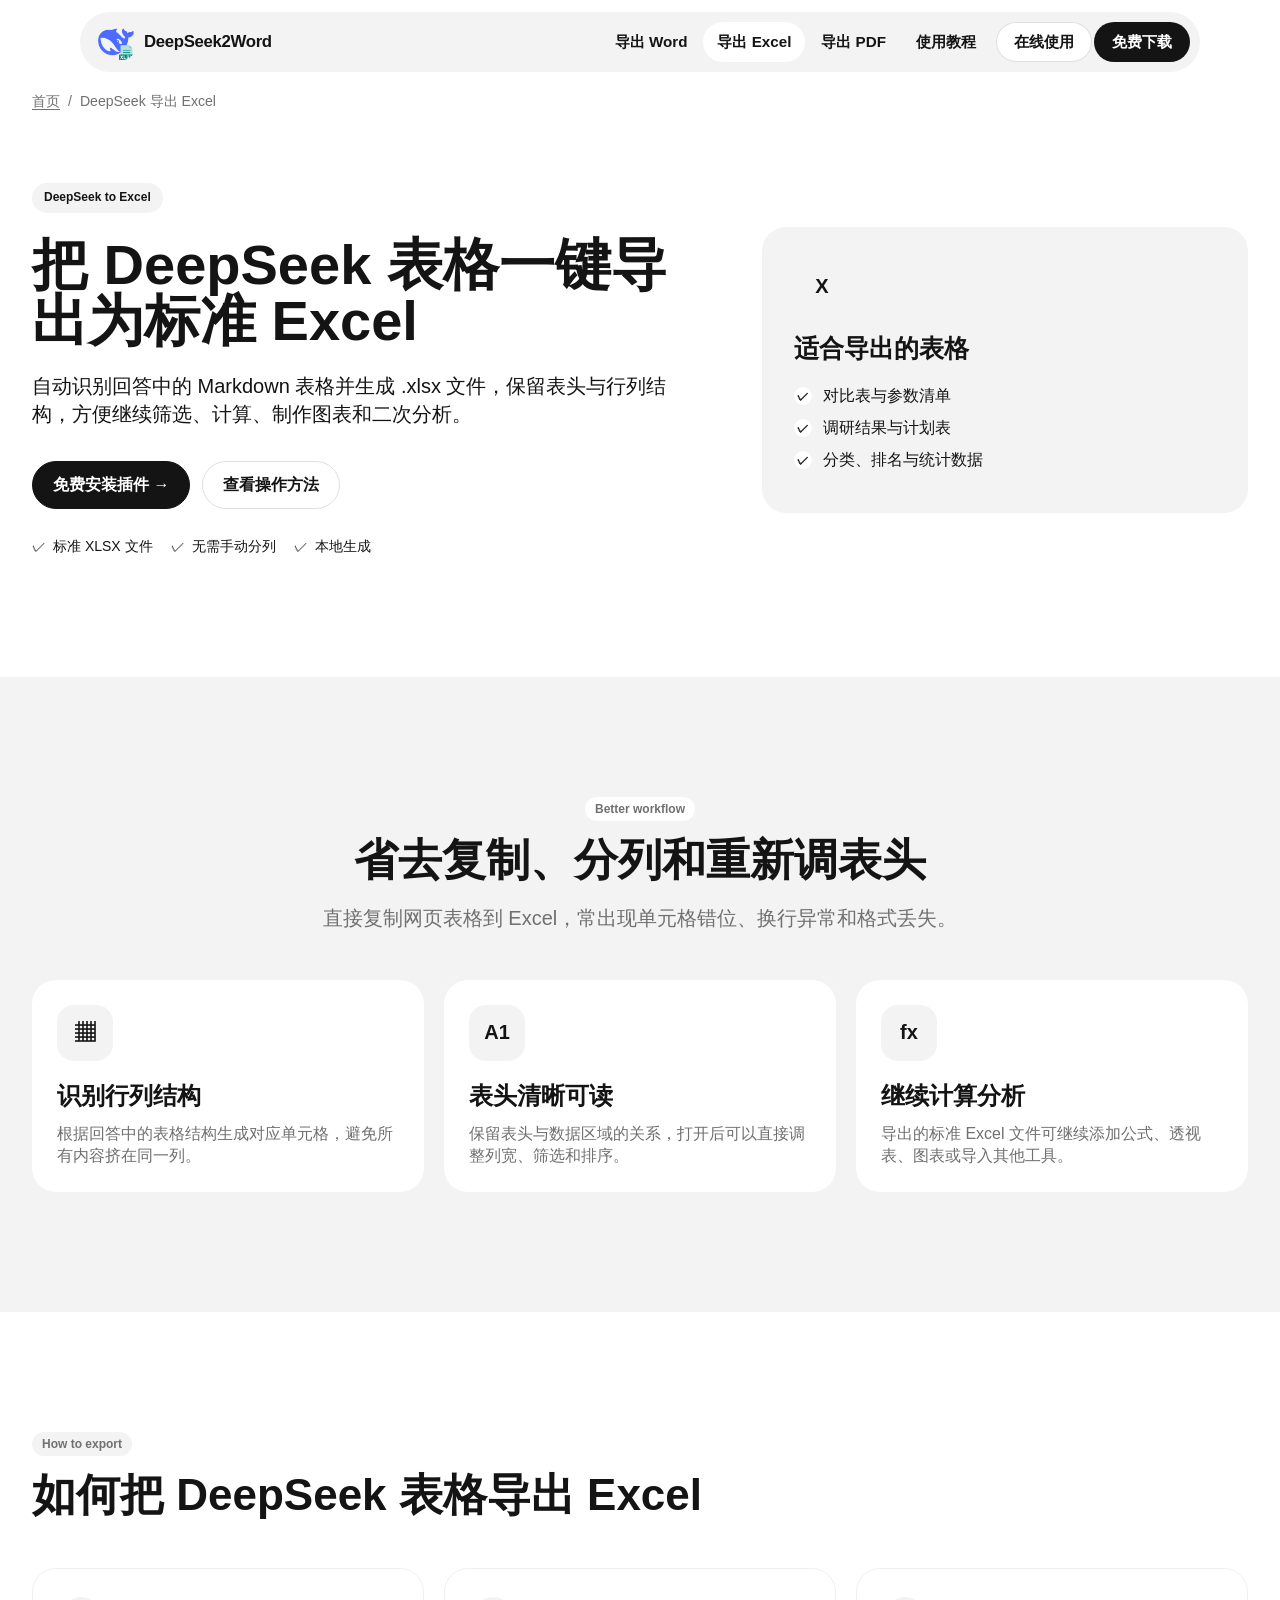
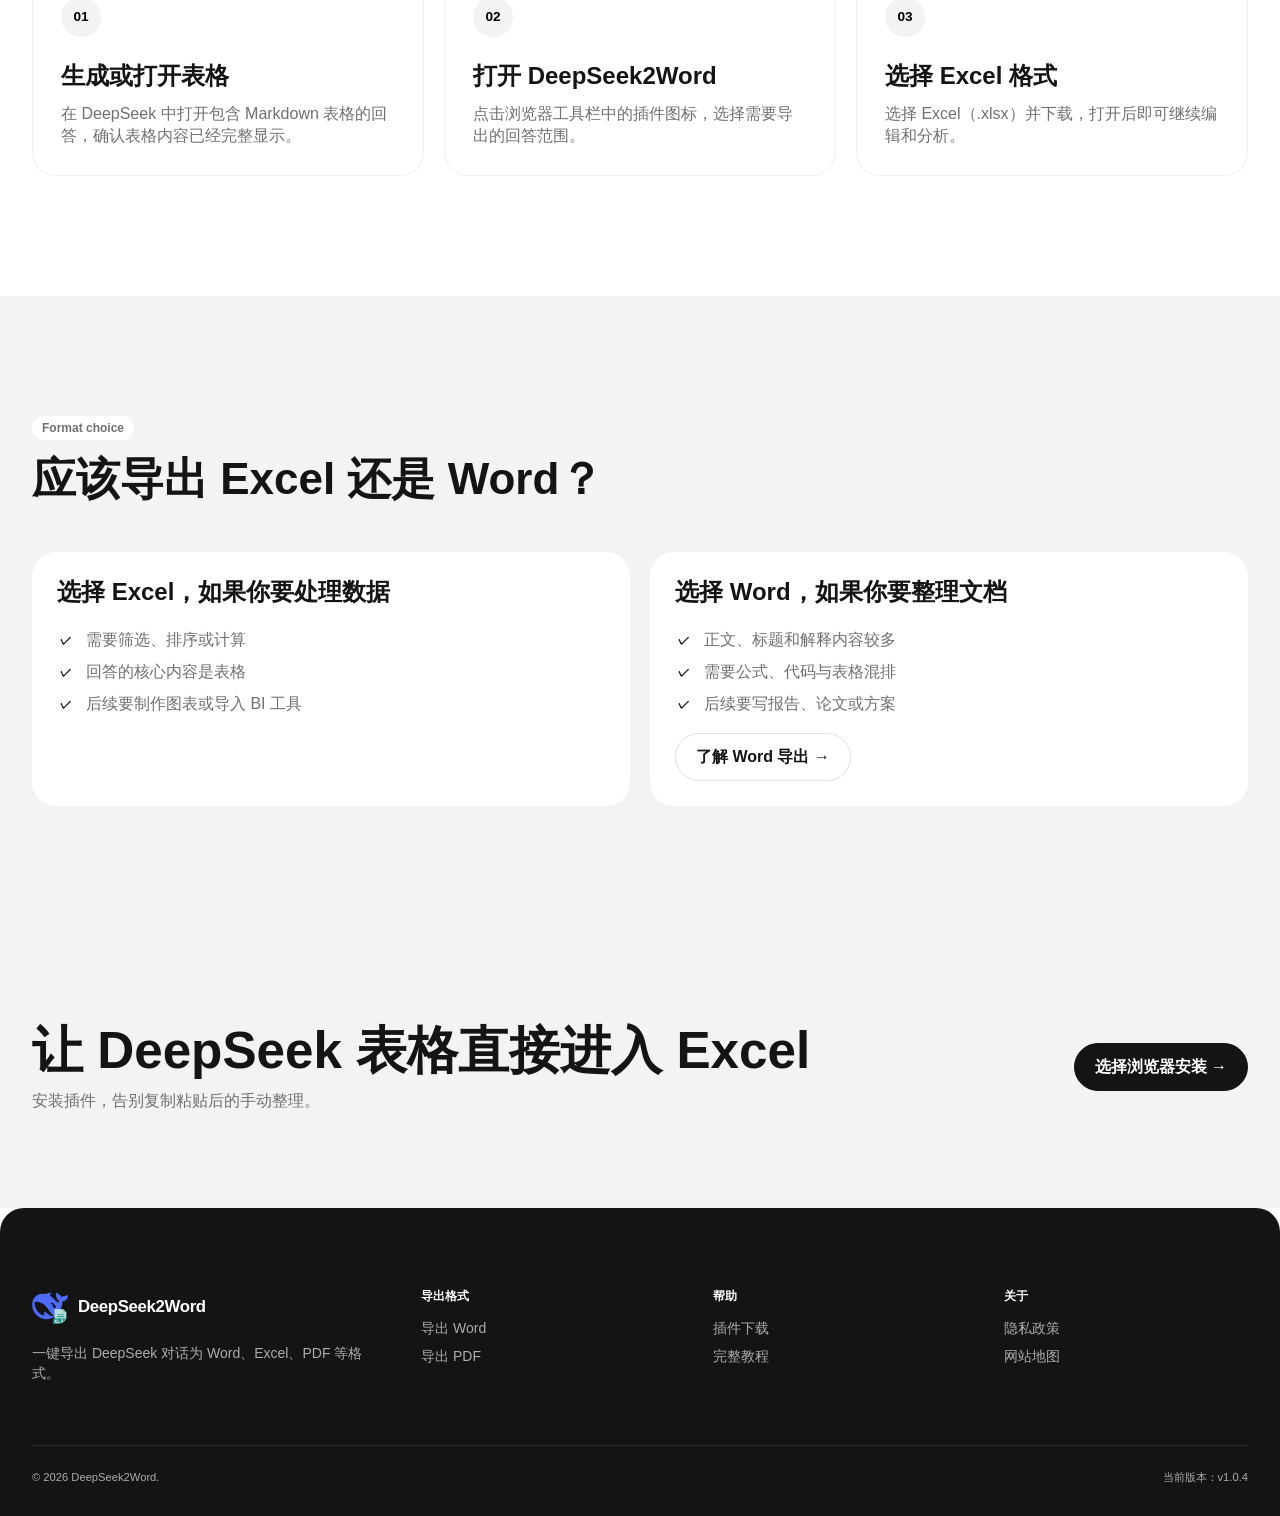
==== commit 408dcabf: "1" ====
--- a/deepseek-to-excel/index.html
+++ b/deepseek-to-excel/index.html
@@ -2,7 +2,7 @@
   <meta charset="utf-8"><meta name="viewport" content="width=device-width,initial-scale=1">
   <title>DeepSeek 导出 Excel｜回答中的表格一键转 XLSX</title>
   <meta name="description" content="将 DeepSeek 回答中的 Markdown 表格一键导出为 Excel（.xlsx），保留表头和行列结构，方便继续筛选、计算、整理与分析。">
-  <link rel="canonical" href="https://www.deepseek2word.com/deepseek-to-excel/"><meta name="theme-color" content="#010120">
+  <link rel="canonical" href="https://www.deepseek2word.com/deepseek-to-excel/"><meta name="theme-color" content="#ffffff">
   <meta property="og:type" content="article"><meta property="og:locale" content="zh_CN"><meta property="og:site_name" content="DeepSeek2Word"><meta property="og:title" content="DeepSeek 导出 Excel｜表格一键转 XLSX"><meta property="og:description" content="自动识别 DeepSeek 回答中的表格并导出为标准 Excel 文件。"><meta property="og:url" content="https://www.deepseek2word.com/deepseek-to-excel/"><meta property="og:image" content="https://www.deepseek2word.com/images/banner2.png"><meta name="twitter:card" content="summary_large_image">
   <link rel="icon" href="/favicon.ico" sizes="any"><link rel="icon" type="image/png" sizes="32x32" href="/favicon-32x32.png"><link rel="icon" type="image/png" sizes="16x16" href="/favicon-16x16.png"><link rel="apple-touch-icon" sizes="180x180" href="/apple-touch-icon.png"><link rel="stylesheet" href="/assets/site.css">
   <script type="application/ld+json">{"@context":"https://schema.org","@graph":[{"@type":"BreadcrumbList","itemListElement":[{"@type":"ListItem","position":1,"name":"首页","item":"https://www.deepseek2word.com/"},{"@type":"ListItem","position":2,"name":"DeepSeek 导出 Excel","item":"https://www.deepseek2word.com/deepseek-to-excel/"}]},{"@type":"WebPage","name":"DeepSeek 导出 Excel","url":"https://www.deepseek2word.com/deepseek-to-excel/","description":"将 DeepSeek 回答中的表格导出为标准 Excel 文件。","inLanguage":"zh-CN"}]}</script>
--- a/assets/site.css
+++ b/assets/site.css
@@ -254,3 +254,160 @@
   html { scroll-behavior: auto; }
   *, *::before, *::after { animation-duration: .01ms !important; animation-iteration-count: 1 !important; transition-duration: .01ms !important; }
 }
+
+/* Mobbin-inspired gallery theme */
+:root {
+  --ink: #141414;
+  --muted: #707070;
+  --paper: #ffffff;
+  --surface: #ffffff;
+  --line: #e0e0e0;
+  --line-soft: #f0f0f0;
+  --brand: #141414;
+  --brand-dark: #141414;
+  --brand-soft: #f3f3f3;
+  --success: #141414;
+  --navy: #141414;
+  --accent: #0066ff;
+  --mint: #f3f3f3;
+  --radius: 24px;
+  --radius-sm: 16px;
+  --shadow: none;
+  --shadow-sm: none;
+}
+
+body { color: var(--ink); background: #fff; font-family: Inter, -apple-system, BlinkMacSystemFont, "Helvetica Neue", Arial, "PingFang SC", "Microsoft YaHei", sans-serif; font-weight: 456; line-height: 1.38; letter-spacing: 0; }
+.section { padding: 120px 0; }
+.section-sm { padding: 80px 0; }
+.skip-link { background: var(--ink); color: #fff; border-radius: 9999px; }
+
+.site-header { top: 12px; padding-inline: 16px; background: transparent; border: 0; backdrop-filter: none; }
+.header-inner { width: min(calc(100% - 32px), 1120px); min-height: 60px; padding: 8px 10px 8px 18px; border-radius: 9999px; background: #f3f3f3; }
+.brand { color: var(--ink); font-weight: 650; }
+.brand img { border-radius: 30%; }
+.site-nav { gap: 2px; }
+.site-nav a { padding: 10px 14px; border-radius: 9999px; color: var(--ink); font-weight: 600; }
+.site-nav a:hover, .site-nav a[aria-current="page"] { background: #fff; }
+.site-nav .header-online { margin-left: 4px; background: #fff; box-shadow: inset 0 0 0 1px var(--line); color: var(--ink) !important; }
+.site-nav .header-cta, .site-nav .header-cta[aria-current="page"] { background: var(--ink); color: #fff !important; }
+.site-nav .header-cta:hover { background: #262626; }
+.menu-toggle { border: 0; border-radius: 9999px; background: var(--ink); color: #fff; }
+
+.hero { padding: 112px 0 120px; background: #fff; color: var(--ink); }
+.hero-grid { grid-template-columns: minmax(0,1.02fr) minmax(400px,.98fr); gap: 72px; }
+.hero h1, .hero .hero-copy, .hero .eyebrow, .hero .trust-row,
+.inner-hero h1, .inner-hero .hero-copy, .inner-hero .eyebrow, .inner-hero .trust-row { color: var(--ink); }
+.eyebrow, .kicker { font-family: inherit; font-weight: 600; letter-spacing: 0; text-transform: none; }
+.eyebrow { padding: 7px 12px; border-radius: 9999px; background: #f3f3f3; font-size: .75rem; line-height: 1.33; }
+h1, h2, h3 { color: var(--ink); font-weight: 650; letter-spacing: 0; }
+h1 { font-size: clamp(3.5rem,5.8vw,5rem); line-height: 1; }
+.inner-hero h1 { font-size: clamp(3rem,5vw,3.5rem); line-height: 1; }
+h2 { font-size: clamp(2.5rem,4vw,2.75rem); line-height: 1.13; }
+h3 { font-size: 1.5rem; line-height: 1.25; }
+.hero-copy { color: var(--muted); font-size: 1.25rem; font-weight: 300; line-height: 1.38; }
+.btn { min-height: 48px; padding: 0 20px; border: 1px solid var(--line); border-radius: 9999px; background: #fff; color: var(--ink); font-family: inherit; font-size: 1rem; font-weight: 600; line-height: 1.38; letter-spacing: 0; text-transform: none; }
+.btn:hover { transform: none; background: #f3f3f3; }
+.btn-primary, .btn-dark, .hero .btn-primary, .inner-hero .btn-primary { border-color: var(--ink); background: var(--ink); color: #fff; }
+.btn-primary:hover, .btn-dark:hover, .hero .btn-primary:hover, .inner-hero .btn-primary:hover { background: #262626; color: #fff; transform: none; }
+.hero .btn:not(.btn-primary):not(.btn-promo), .inner-hero .btn:not(.btn-primary) { border-color: var(--line); background: #fff; color: var(--ink); }
+.btn-promo { border-color: transparent; background: #f3f3f3; color: var(--ink); }
+.btn-promo:hover { background: #e9e9e9; }
+.trust-row { color: var(--muted); }
+.trust-row span::before { content: "✓"; color: var(--ink); }
+.hero-visual { padding: 24px; border-radius: 24px; background: #f3f3f3; }
+.hero-visual::before { content: none; }
+.product-frame { padding: 8px; border: 1px solid #f0f0f0; border-radius: 24px; background: #fff; }
+.product-frame img { border-radius: 16px; }
+.floating-note { right: -12px; bottom: -22px; padding: 18px; border: 1px solid #f0f0f0; border-radius: 16px; background: #fff; color: var(--ink); }
+.floating-note strong { color: var(--ink); font-weight: 650; }
+
+.stat-strip { gap: 12px; overflow: visible; margin-top: 80px; border: 0; border-radius: 0; background: transparent; }
+.stat, .stat:last-child { padding: 24px; border: 0; border-radius: 24px; background: #f3f3f3; }
+.stat + .stat { border: 0; }
+.stat strong, .stat:last-child strong { color: var(--ink); font-size: 2rem; font-weight: 650; }
+.stat span, .stat:last-child span { color: var(--muted); }
+
+.surface-section, .surface-section:nth-of-type(4n) { padding: 120px 0; border: 0; background: #f3f3f3; }
+.section-head { max-width: 760px; }
+.section-head p, .lead { color: var(--muted); font-size: 1.25rem; font-weight: 300; line-height: 1.38; }
+.kicker { display: inline-flex; padding: 6px 10px; border-radius: 9999px; background: #f3f3f3; color: var(--muted); font-size: .75rem; }
+.surface-section .kicker { background: #fff; }
+.card { padding: 24px; border: 1px solid #f0f0f0; border-radius: 24px; background: #fff; }
+.surface-section .card { border-color: transparent; }
+.card p { color: var(--muted); }
+.icon-tile { width: 56px; height: 56px; border-radius: 30%; background: #f3f3f3 !important; color: var(--ink); font-weight: 650; }
+.icon-image { border-radius: 30%; }
+
+.browser-card { border: 1px solid #f0f0f0; border-radius: 24px; }
+.browser-card > img { border-radius: 30%; }
+.browser-card p { color: var(--muted); }
+.recommended { border-radius: 9999px; background: var(--accent); color: #fff; font-family: inherit; font-weight: 600; text-transform: none; }
+.download-hero { padding: 104px 0 120px; background: #fff; color: var(--ink); }
+.download-hero::after { content: none; }
+.download-hero h1, .download-hero h2, .download-hero p, .download-hero .kicker, .download-hero .trust-row { color: var(--ink); }
+.download-hero .hero-copy, .download-heading p { color: var(--muted); }
+
+.step { padding: 28px; border: 1px solid #f0f0f0; border-radius: 24px; }
+.surface-section .step { border-color: transparent; }
+.step::before { display: grid; place-items: center; width: 40px; height: 40px; margin-bottom: 24px; border-radius: 50%; background: #f3f3f3; font-family: inherit; font-weight: 650; letter-spacing: 0; }
+.step p, .check-list li { color: var(--muted); }
+.callout { border: 0; border-radius: 16px; background: #f3f3f3; }
+.check-list li::before { background: #fff; color: var(--ink); }
+.comparison { border-color: #f0f0f0; border-radius: 24px; }
+.comparison th { background: #f3f3f3; color: var(--muted); font-family: inherit; font-weight: 600; letter-spacing: 0; text-transform: none; }
+.comparison td { color: var(--muted); }
+
+.faq-list { display: grid; gap: 12px; border: 0; background: transparent; }
+.faq-item { overflow: hidden; border: 0; border-radius: 16px; background: #f3f3f3; }
+.faq-button { padding: 22px 24px; font-weight: 600; }
+.faq-panel { padding: 0 48px 22px 24px; color: var(--muted); }
+
+.inner-hero { padding: 72px 0 120px; background: #fff; color: var(--ink); }
+.breadcrumb { padding-top: 32px; color: var(--muted); background: #fff; }
+.mini-panel { border: 0; border-radius: 24px; background: #f3f3f3; }
+.mini-panel h2, .mini-panel h3, .mini-panel p, .mini-panel li { color: var(--ink); }
+.article p, .article li { color: var(--muted); }
+.article figure img { border-color: #f0f0f0; border-radius: 24px; }
+.toc { border: 0; border-radius: 16px; background: #f3f3f3; }
+.code-label { border-radius: 9999px; background: #f0f0f0; font-family: inherit; }
+
+.final-cta { padding: 96px 0; background: #f3f3f3; color: var(--ink); }
+.final-cta::after { content: none; }
+.final-cta h2, .final-cta p { color: var(--ink); }
+.final-cta p { color: var(--muted); }
+.final-cta .btn:not(.btn-primary) { border-color: var(--line); }
+.final-cta .btn-primary, .final-cta .btn-primary:hover { border-color: var(--ink); background: var(--ink); color: #fff; }
+.site-footer { margin-top: 0; padding: 80px 0 32px; border: 0; border-radius: 24px 24px 0 0; background: var(--ink); color: #fff; }
+.footer-brand { color: #fff; }
+.footer-copy, .footer-col a, .footer-bottom { color: #adadad; }
+.footer-col strong { color: #fff; font-family: inherit; font-weight: 600; letter-spacing: 0; text-transform: none; }
+.footer-col a:hover { color: #fff; }
+.footer-bottom { border-color: #2c2c2c; font-family: inherit; letter-spacing: 0; text-transform: none; }
+
+@media (max-width: 1080px) {
+  .site-nav { border: 0; border-radius: 24px; background: #f3f3f3; box-shadow: none; }
+  .site-nav a { color: var(--ink); }
+  .site-nav .header-online { background: #fff; color: var(--ink) !important; }
+  .site-nav .header-cta { background: var(--ink); color: #fff !important; }
+}
+@media (max-width: 960px) {
+  .hero-grid, .inner-hero .hero-grid { grid-template-columns: 1fr; }
+  .hero-grid { gap: 56px; }
+}
+@media (max-width: 768px) {
+  .section, .surface-section, .surface-section:nth-of-type(4n) { padding: 80px 0; }
+  .hero, .inner-hero, .download-hero { padding: 80px 0; }
+  .final-cta { padding: 72px 0; }
+}
+@media (max-width: 560px) {
+  .site-header { top: 8px; padding-inline: 8px; }
+  .header-inner { width: 100%; min-height: 56px; padding: 6px 8px 6px 14px; }
+  .site-nav { inset: 72px 16px auto; }
+  h1, .inner-hero h1 { font-size: clamp(2.75rem,13vw,3.5rem); }
+  h2 { font-size: clamp(2.25rem,11vw,2.75rem); }
+  .hero-copy, .section-head p, .lead { font-size: 1.125rem; }
+  .hero-visual { padding: 16px; }
+  .stat-strip { gap: 8px; }
+  .stat { border-radius: 16px; }
+  .faq-list { gap: 8px; }
+}
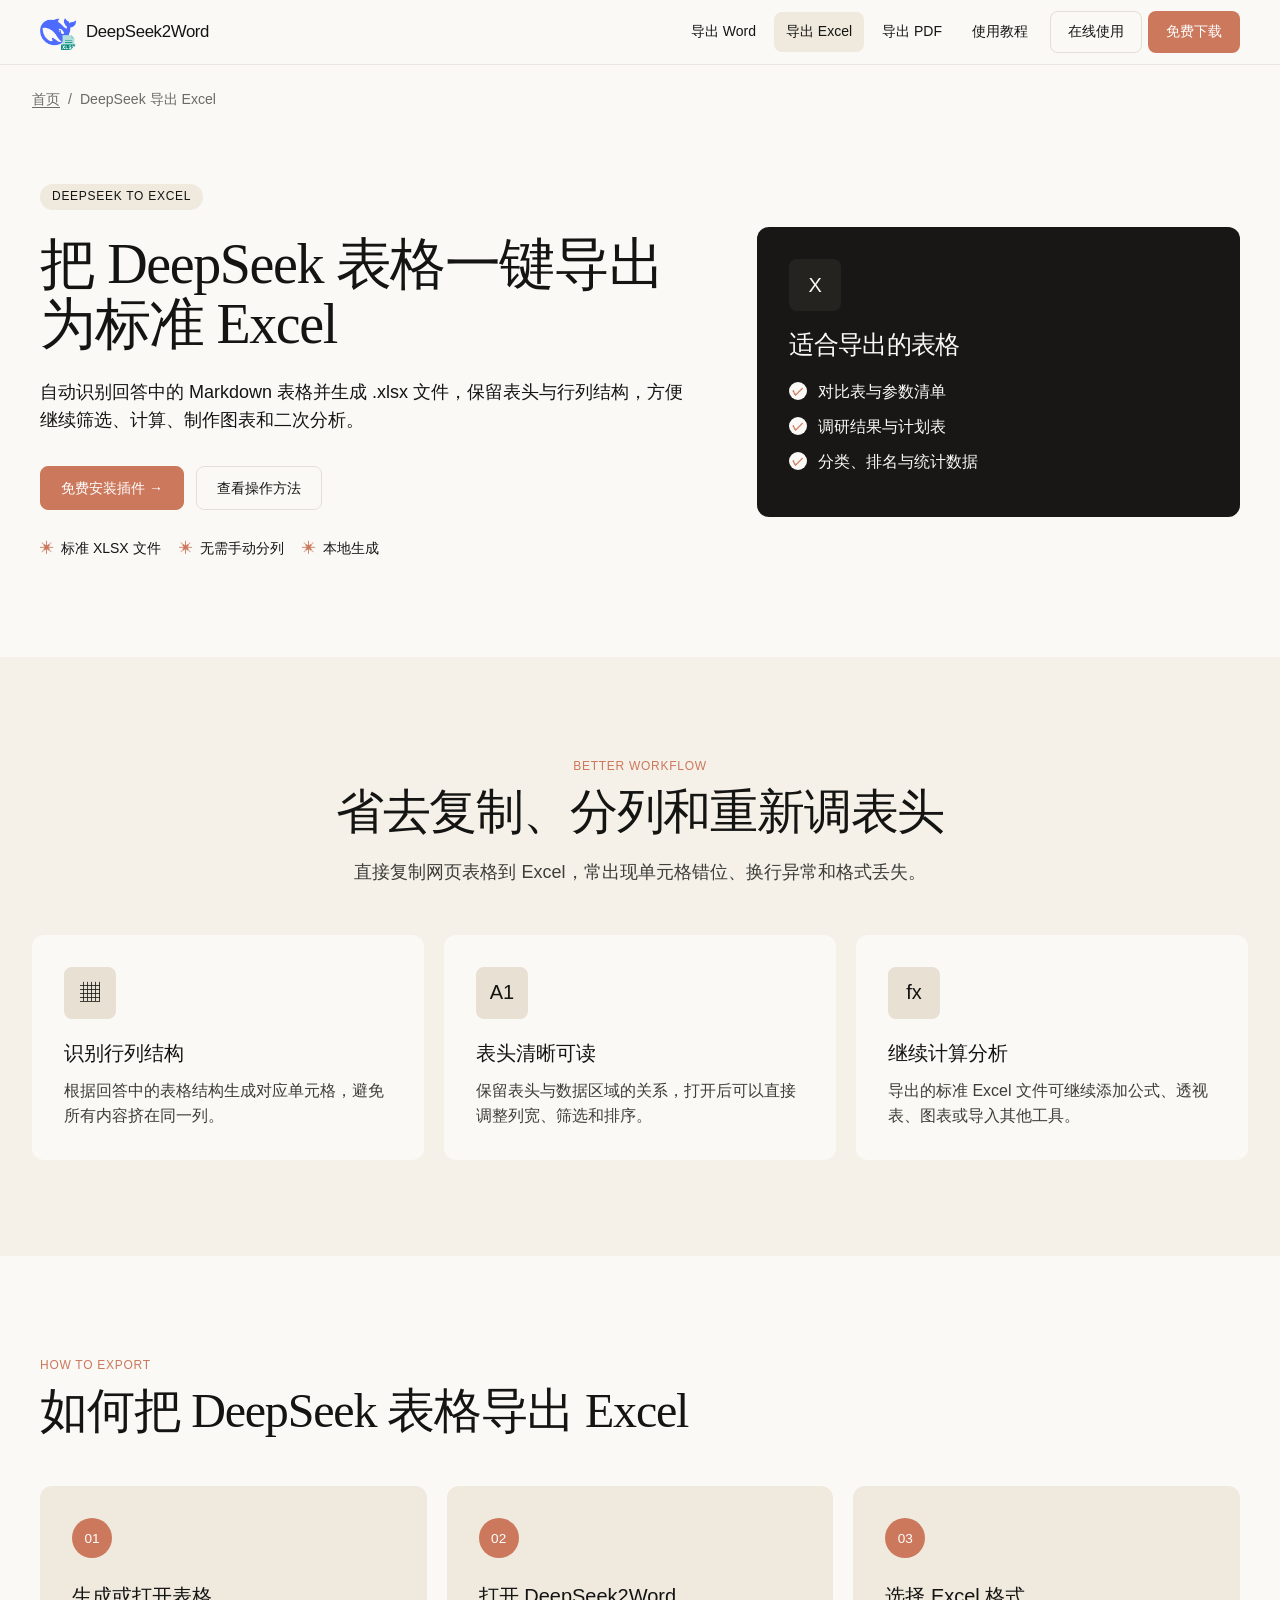
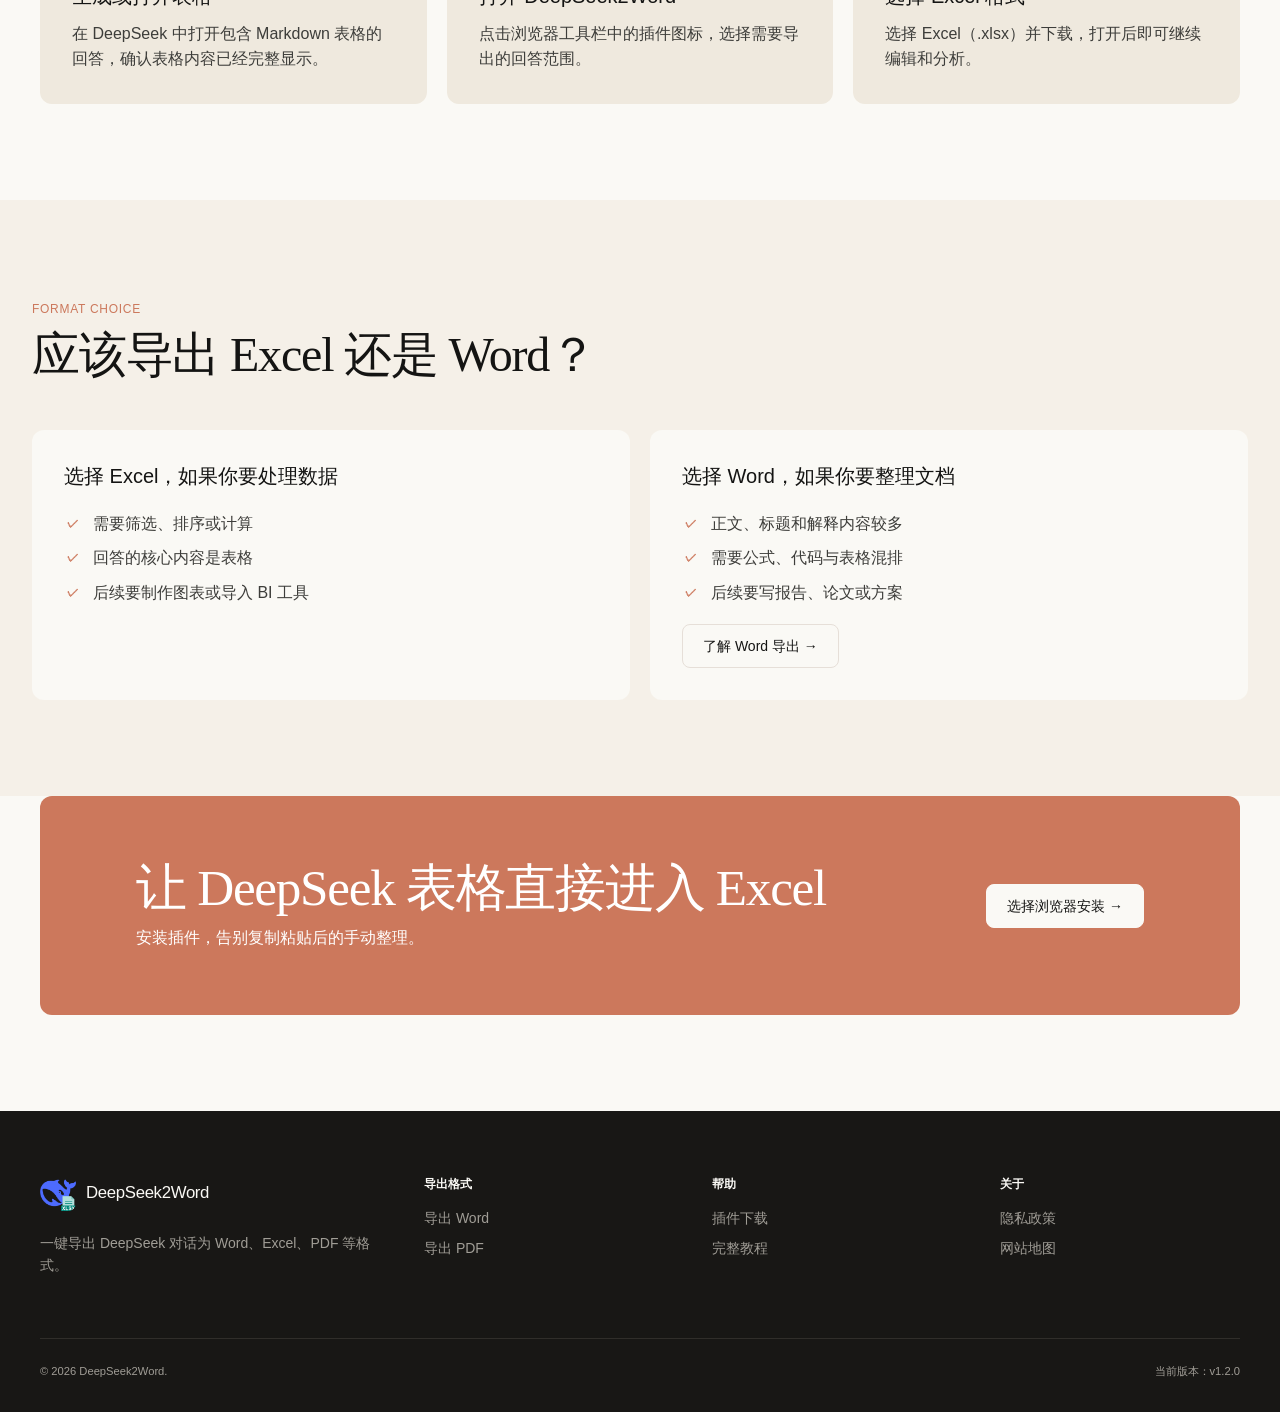
==== commit b8642336: "1" ====
--- a/deepseek-to-excel/index.html
+++ b/deepseek-to-excel/index.html
@@ -2,7 +2,7 @@
   <meta charset="utf-8"><meta name="viewport" content="width=device-width,initial-scale=1">
   <title>DeepSeek 导出 Excel｜回答中的表格一键转 XLSX</title>
   <meta name="description" content="将 DeepSeek 回答中的 Markdown 表格一键导出为 Excel（.xlsx），保留表头和行列结构，方便继续筛选、计算、整理与分析。">
-  <link rel="canonical" href="https://www.deepseek2word.com/deepseek-to-excel/"><meta name="theme-color" content="#ffffff">
+  <link rel="canonical" href="https://www.deepseek2word.com/deepseek-to-excel/"><meta name="theme-color" content="#faf9f5">
   <meta property="og:type" content="article"><meta property="og:locale" content="zh_CN"><meta property="og:site_name" content="DeepSeek2Word"><meta property="og:title" content="DeepSeek 导出 Excel｜表格一键转 XLSX"><meta property="og:description" content="自动识别 DeepSeek 回答中的表格并导出为标准 Excel 文件。"><meta property="og:url" content="https://www.deepseek2word.com/deepseek-to-excel/"><meta property="og:image" content="https://www.deepseek2word.com/images/banner2.png"><meta name="twitter:card" content="summary_large_image">
   <link rel="icon" href="/favicon.ico" sizes="any"><link rel="icon" type="image/png" sizes="32x32" href="/favicon-32x32.png"><link rel="icon" type="image/png" sizes="16x16" href="/favicon-16x16.png"><link rel="apple-touch-icon" sizes="180x180" href="/apple-touch-icon.png"><link rel="stylesheet" href="/assets/site.css">
   <script type="application/ld+json">{"@context":"https://schema.org","@graph":[{"@type":"BreadcrumbList","itemListElement":[{"@type":"ListItem","position":1,"name":"首页","item":"https://www.deepseek2word.com/"},{"@type":"ListItem","position":2,"name":"DeepSeek 导出 Excel","item":"https://www.deepseek2word.com/deepseek-to-excel/"}]},{"@type":"WebPage","name":"DeepSeek 导出 Excel","url":"https://www.deepseek2word.com/deepseek-to-excel/","description":"将 DeepSeek 回答中的表格导出为标准 Excel 文件。","inLanguage":"zh-CN"}]}</script>
@@ -15,5 +15,5 @@
     <section class="section surface-section"><div class="container"><div class="section-head"><span class="kicker">Format choice</span><h2>应该导出 Excel 还是 Word？</h2></div><div class="grid-2"><article class="card"><h3>选择 Excel，如果你要处理数据</h3><ul class="check-list"><li>需要筛选、排序或计算</li><li>回答的核心内容是表格</li><li>后续要制作图表或导入 BI 工具</li></ul></article><article class="card"><h3>选择 Word，如果你要整理文档</h3><ul class="check-list"><li>正文、标题和解释内容较多</li><li>需要公式、代码与表格混排</li><li>后续要写报告、论文或方案</li></ul><p style="margin-top:18px"><a class="btn btn-sm" href="/deepseek-to-word/">了解 Word 导出 →</a></p></article></div></div></section>
     <section class="final-cta"><div class="container"><div><h2>让 DeepSeek 表格直接进入 Excel</h2><p>安装插件，告别复制粘贴后的手动整理。</p></div><a class="btn btn-primary" href="/download/">选择浏览器安装 →</a></div></section>
   </main>
-  <footer class="site-footer"><div class="container"><div class="footer-grid"><div><a class="brand footer-brand" href="/"><img src="/images/logo.png" width="36" height="36" alt="">DeepSeek2Word</a><p class="footer-copy">一键导出 DeepSeek 对话为 Word、Excel、PDF 等格式。</p></div><div class="footer-col"><strong>导出格式</strong><a href="/deepseek-to-word/">导出 Word</a><a href="/deepseek-to-pdf/">导出 PDF</a></div><div class="footer-col"><strong>帮助</strong><a href="/download/">插件下载</a><a href="/guide/export-deepseek-chat-to-word/">完整教程</a></div><div class="footer-col"><strong>关于</strong><a href="https://m.aiwhaler.com/privacy-policy-plugin-ds2word" rel="noopener">隐私政策</a><a href="/sitemap.xml">网站地图</a></div></div><div class="footer-bottom"><span>© 2026 DeepSeek2Word.</span><span>当前版本：v1.0.4</span></div></div></footer><script src="/assets/site.js" defer></script>
+  <footer class="site-footer"><div class="container"><div class="footer-grid"><div><a class="brand footer-brand" href="/"><img src="/images/logo.png" width="36" height="36" alt="">DeepSeek2Word</a><p class="footer-copy">一键导出 DeepSeek 对话为 Word、Excel、PDF 等格式。</p></div><div class="footer-col"><strong>导出格式</strong><a href="/deepseek-to-word/">导出 Word</a><a href="/deepseek-to-pdf/">导出 PDF</a></div><div class="footer-col"><strong>帮助</strong><a href="/download/">插件下载</a><a href="/guide/export-deepseek-chat-to-word/">完整教程</a></div><div class="footer-col"><strong>关于</strong><a href="https://m.aiwhaler.com/privacy-policy-plugin-ds2word" rel="noopener">隐私政策</a><a href="/sitemap.xml">网站地图</a></div></div><div class="footer-bottom"><span>© 2026 DeepSeek2Word.</span><span>当前版本：v1.2.0</span></div></div></footer><script src="/assets/site.js" defer></script>
 </body></html>
--- a/assets/site.css
+++ b/assets/site.css
@@ -411,3 +411,155 @@
   .stat { border-radius: 16px; }
   .faq-list { gap: 8px; }
 }
+
+/* Claude-inspired warm editorial theme */
+:root {
+  --ink: #141413;
+  --muted: #6c6a64;
+  --paper: #faf9f5;
+  --surface: #faf9f5;
+  --line: #e6dfd8;
+  --line-soft: #ebe6df;
+  --brand: #cc785c;
+  --brand-dark: #a9583e;
+  --brand-soft: #efe9de;
+  --success: #5db872;
+  --navy: #181715;
+  --accent: #cc785c;
+  --mint: #efe9de;
+  --radius: 12px;
+  --radius-sm: 8px;
+}
+
+body { color: var(--ink); background: #faf9f5; font-family: Inter, -apple-system, BlinkMacSystemFont, "Segoe UI", Roboto, "PingFang SC", "Microsoft YaHei", sans-serif; font-weight: 400; line-height: 1.55; }
+.container { width: min(calc(100% - 64px), 1200px); }
+.section { padding: 96px 0; }
+.section-sm { padding: 64px 0; }
+.skip-link { background: #181715; border-radius: 8px; }
+
+.site-header { top: 0; padding: 0; background: rgba(250,249,245,.96); border-bottom: 1px solid var(--line-soft); backdrop-filter: blur(14px); }
+.header-inner { width: min(calc(100% - 64px),1200px); min-height: 64px; padding: 0; border-radius: 0; background: transparent; }
+.brand { color: var(--ink); font-weight: 500; }
+.brand img { border-radius: 8px; }
+.site-nav { gap: 6px; }
+.site-nav a { padding: 9px 12px; border-radius: 8px; color: var(--ink); font-size: .875rem; font-weight: 500; }
+.site-nav a:hover, .site-nav a[aria-current="page"] { background: #efe9de; }
+.site-nav .header-online { margin-left: 4px; background: #faf9f5; box-shadow: inset 0 0 0 1px var(--line); color: var(--ink) !important; }
+.site-nav .header-cta, .site-nav .header-cta[aria-current="page"] { background: var(--brand); color: #fff !important; }
+.site-nav .header-cta:hover { background: var(--brand-dark); }
+.menu-toggle { border: 0; border-radius: 50%; background: #faf9f5; color: var(--ink); box-shadow: inset 0 0 0 1px var(--line); }
+
+.hero { padding: 96px 0; background: #faf9f5; color: var(--ink); }
+.hero-grid { grid-template-columns: minmax(0,1fr) minmax(400px,1fr); gap: 64px; }
+.hero h1, .hero .hero-copy, .hero .eyebrow, .hero .trust-row,
+.inner-hero h1, .inner-hero .hero-copy, .inner-hero .eyebrow, .inner-hero .trust-row { color: var(--ink); }
+.eyebrow, .kicker { font-family: inherit; font-weight: 500; letter-spacing: .06em; text-transform: uppercase; }
+.eyebrow { padding: 5px 12px; border-radius: 9999px; background: #efe9de; color: var(--ink); font-size: .75rem; }
+h1, h2, .article h2 { font-family: Georgia, "Times New Roman", "Songti SC", "STSong", serif; font-weight: 400; letter-spacing: -.025em; }
+h3 { font-family: Inter, -apple-system, BlinkMacSystemFont, "Segoe UI", sans-serif; font-weight: 500; letter-spacing: 0; }
+h1 { font-size: clamp(3.5rem,5.2vw,4rem); line-height: 1.05; }
+.inner-hero h1 { font-size: clamp(3rem,4.5vw,3.5rem); line-height: 1.08; }
+h2 { font-size: clamp(2.5rem,4vw,3rem); line-height: 1.1; }
+h3 { font-size: 1.25rem; line-height: 1.4; }
+.hero-copy { color: #3d3d3a; font-size: 1.125rem; font-weight: 400; line-height: 1.55; }
+.btn { min-height: 44px; padding: 12px 20px; border: 1px solid var(--line); border-radius: 8px; background: #faf9f5; color: var(--ink); font-family: inherit; font-size: .875rem; font-weight: 500; line-height: 1; }
+.btn:hover { background: #f5f0e8; }
+.btn-primary, .btn-dark, .hero .btn-primary, .inner-hero .btn-primary { border-color: var(--brand); background: var(--brand); color: #fff; }
+.btn-primary:hover, .btn-dark:hover, .hero .btn-primary:hover, .inner-hero .btn-primary:hover { border-color: var(--brand-dark); background: var(--brand-dark); }
+.hero .btn:not(.btn-primary):not(.btn-promo), .inner-hero .btn:not(.btn-primary) { border-color: var(--line); background: #faf9f5; color: var(--ink); }
+.btn-promo { border-color: transparent; background: #efe9de; color: var(--ink); }
+.btn-promo:hover { background: #e8e0d2; }
+.trust-row { color: var(--muted); }
+.trust-row span::before { content: "✳"; color: var(--brand); }
+
+.hero-visual { padding: 24px; border-radius: 16px; background: #181715; }
+.hero-visual::before { content: none; }
+.product-frame { padding: 8px; border: 1px solid #35322e; border-radius: 12px; background: #252320; }
+.product-frame img { border-radius: 8px; }
+.floating-note { right: -12px; bottom: -22px; padding: 18px; border: 0; border-radius: 12px; background: var(--brand); color: #fff; }
+.floating-note strong { color: #fff; font-weight: 500; }
+
+.stat-strip { gap: 12px; margin-top: 64px; }
+.stat, .stat:last-child { padding: 24px; border: 0; border-radius: 12px; background: #efe9de; }
+.stat strong, .stat:last-child strong { color: var(--ink); font-family: Georgia, "Times New Roman", serif; font-size: 2rem; font-weight: 400; }
+.stat span, .stat:last-child span { color: var(--muted); }
+
+.surface-section, .surface-section:nth-of-type(4n) { padding: 96px 0; background: #f5f0e8; }
+.section-head { max-width: 760px; }
+.section-head p, .lead { color: #3d3d3a; font-size: 1.125rem; font-weight: 400; line-height: 1.55; }
+.kicker { padding: 0; border-radius: 0; background: transparent !important; color: var(--brand); font-size: .75rem; }
+.card { padding: 32px; border: 0; border-radius: 12px; background: #efe9de; }
+.surface-section .card { background: #faf9f5; }
+.card p { color: #3d3d3a; }
+.icon-tile { width: 52px; height: 52px; border-radius: 8px; background: #e8e0d2 !important; color: var(--ink); font-weight: 500; }
+.icon-image { border-radius: 8px; }
+
+.browser-card { padding: 24px; border: 1px solid var(--line); border-radius: 12px; background: #faf9f5; }
+.browser-card > img { border-radius: 8px; }
+.browser-card p { color: var(--muted); }
+.recommended { border-radius: 9999px; background: var(--brand); color: #fff; font-weight: 500; }
+.download-hero { padding: 80px 0 96px; background: #faf9f5; color: var(--ink); }
+.download-hero h1, .download-hero h2, .download-hero p, .download-hero .kicker, .download-hero .trust-row { color: var(--ink); }
+.download-hero .kicker { color: var(--brand); }
+.download-hero .hero-copy, .download-heading p { color: var(--muted); }
+
+.step { padding: 32px; border: 0; border-radius: 12px; background: #efe9de; }
+.surface-section .step { background: #faf9f5; }
+.step::before { width: 40px; height: 40px; margin-bottom: 24px; border-radius: 50%; background: var(--brand); color: #fff; font-weight: 500; }
+.step p, .check-list li { color: #3d3d3a; }
+.callout { border: 0; border-radius: 12px; background: #efe9de; }
+.check-list li::before { background: #faf9f5; color: var(--brand); }
+.comparison { border-color: var(--line); border-radius: 12px; background: #faf9f5; }
+.comparison th { background: #efe9de; color: var(--muted); }
+.comparison td { color: #3d3d3a; }
+
+.faq-list { gap: 10px; }
+.faq-item { border-radius: 12px; background: #efe9de; }
+.faq-button { padding: 22px 24px; font-weight: 500; }
+.faq-panel { color: var(--muted); }
+.inner-hero { padding: 72px 0 96px; background: #faf9f5; color: var(--ink); }
+.breadcrumb { padding-top: 24px; color: var(--muted); background: #faf9f5; }
+.mini-panel { border: 0; border-radius: 12px; background: #181715; }
+.mini-panel h2, .mini-panel h3, .mini-panel p, .mini-panel li { color: #faf9f5; }
+.mini-panel .icon-tile { background: #252320 !important; color: #faf9f5; }
+.article p, .article li { color: #3d3d3a; }
+.article figure img { border-color: var(--line); border-radius: 12px; }
+.toc { border: 0; border-radius: 12px; background: #efe9de; }
+.code-label { border-radius: 4px; background: #efe9de; font-family: "JetBrains Mono", Consolas, monospace; }
+
+.final-cta { width: min(calc(100% - 64px),1200px); margin: 0 auto 96px; padding: 64px; border-radius: 12px; background: var(--brand); color: #fff; }
+.final-cta h2, .final-cta p { color: #fff; }
+.final-cta h2 { font-family: Georgia, "Times New Roman", serif; font-weight: 400; }
+.final-cta .btn-primary, .final-cta .btn-primary:hover { border-color: #faf9f5; background: #faf9f5; color: var(--ink); }
+.final-cta .btn:not(.btn-primary) { border-color: rgba(255,255,255,.5); background: transparent; color: #fff; }
+.site-footer { padding: 64px 0 32px; border-radius: 0; background: #181715; color: #faf9f5; }
+.footer-brand, .footer-col strong { color: #faf9f5; }
+.footer-copy, .footer-col a, .footer-bottom { color: #a09d96; }
+.footer-bottom { border-color: #302e2a; }
+
+@media (max-width: 1080px) {
+  .site-nav { border: 1px solid var(--line); border-radius: 12px; background: #faf9f5; }
+  .site-nav a { color: var(--ink); }
+  .site-nav .header-online { background: #f5f0e8; }
+  .site-nav .header-cta { background: var(--brand); color: #fff !important; }
+}
+@media (max-width: 960px) {
+  .hero-grid, .inner-hero .hero-grid { grid-template-columns: 1fr; }
+}
+@media (max-width: 768px) {
+  .container, .surface-section > .container, .download-hero > .container, .final-cta > .container { width: min(calc(100% - 40px),1200px); }
+  .section, .surface-section, .surface-section:nth-of-type(4n) { padding: 72px 0; }
+  .hero, .inner-hero, .download-hero { padding: 72px 0; }
+  .final-cta { width: 100%; margin-bottom: 0; padding: 64px 20px; border-radius: 0; }
+}
+@media (max-width: 560px) {
+  .site-header { top: 0; padding: 0; }
+  .header-inner { width: min(calc(100% - 32px),1200px); min-height: 60px; padding: 0; }
+  .site-nav { inset: 60px 16px auto; }
+  .container, .surface-section > .container, .download-hero > .container, .final-cta > .container { width: min(calc(100% - 32px),1200px); }
+  h1, .inner-hero h1 { font-size: clamp(2.5rem,12vw,3.1rem); }
+  h2 { font-size: clamp(2.25rem,10vw,2.75rem); }
+  .hero-copy, .section-head p, .lead { font-size: 1.05rem; }
+  .hero-visual { padding: 16px; }
+  .stat { border-radius: 12px; }
+}
